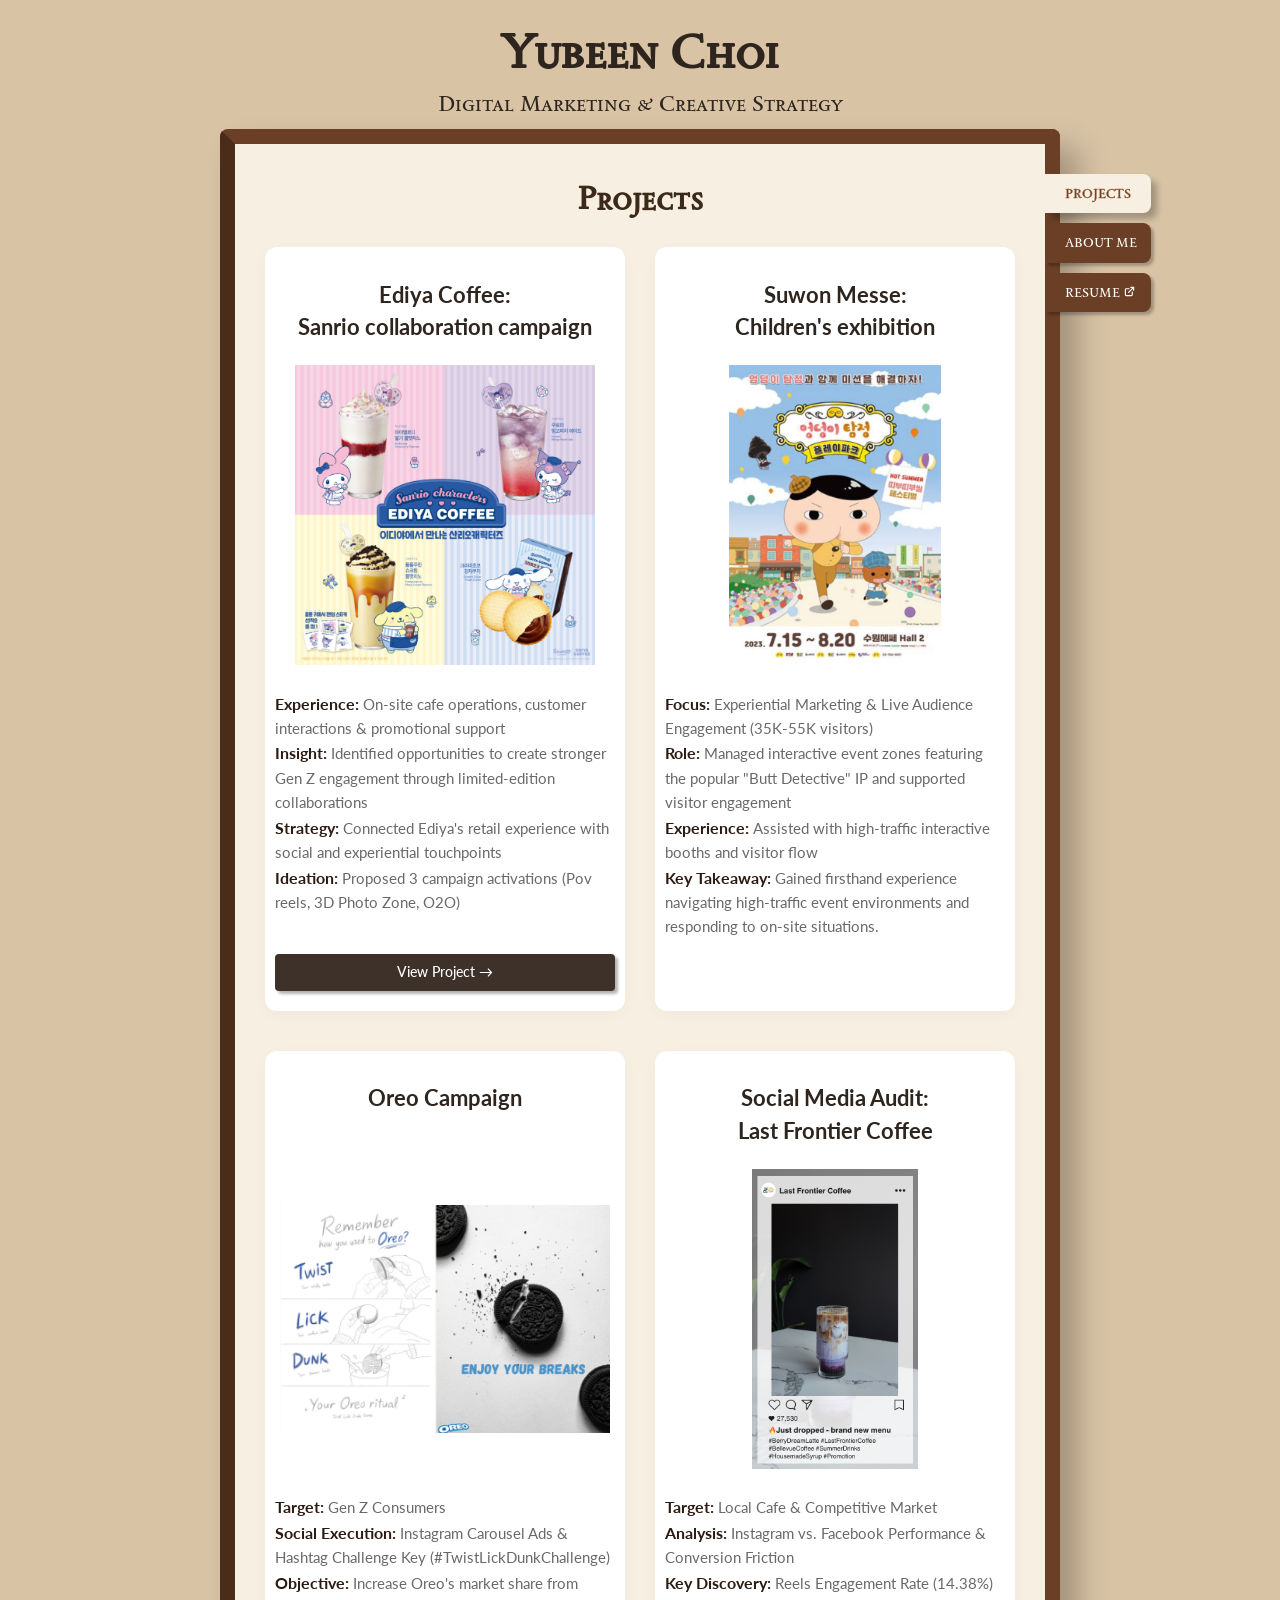
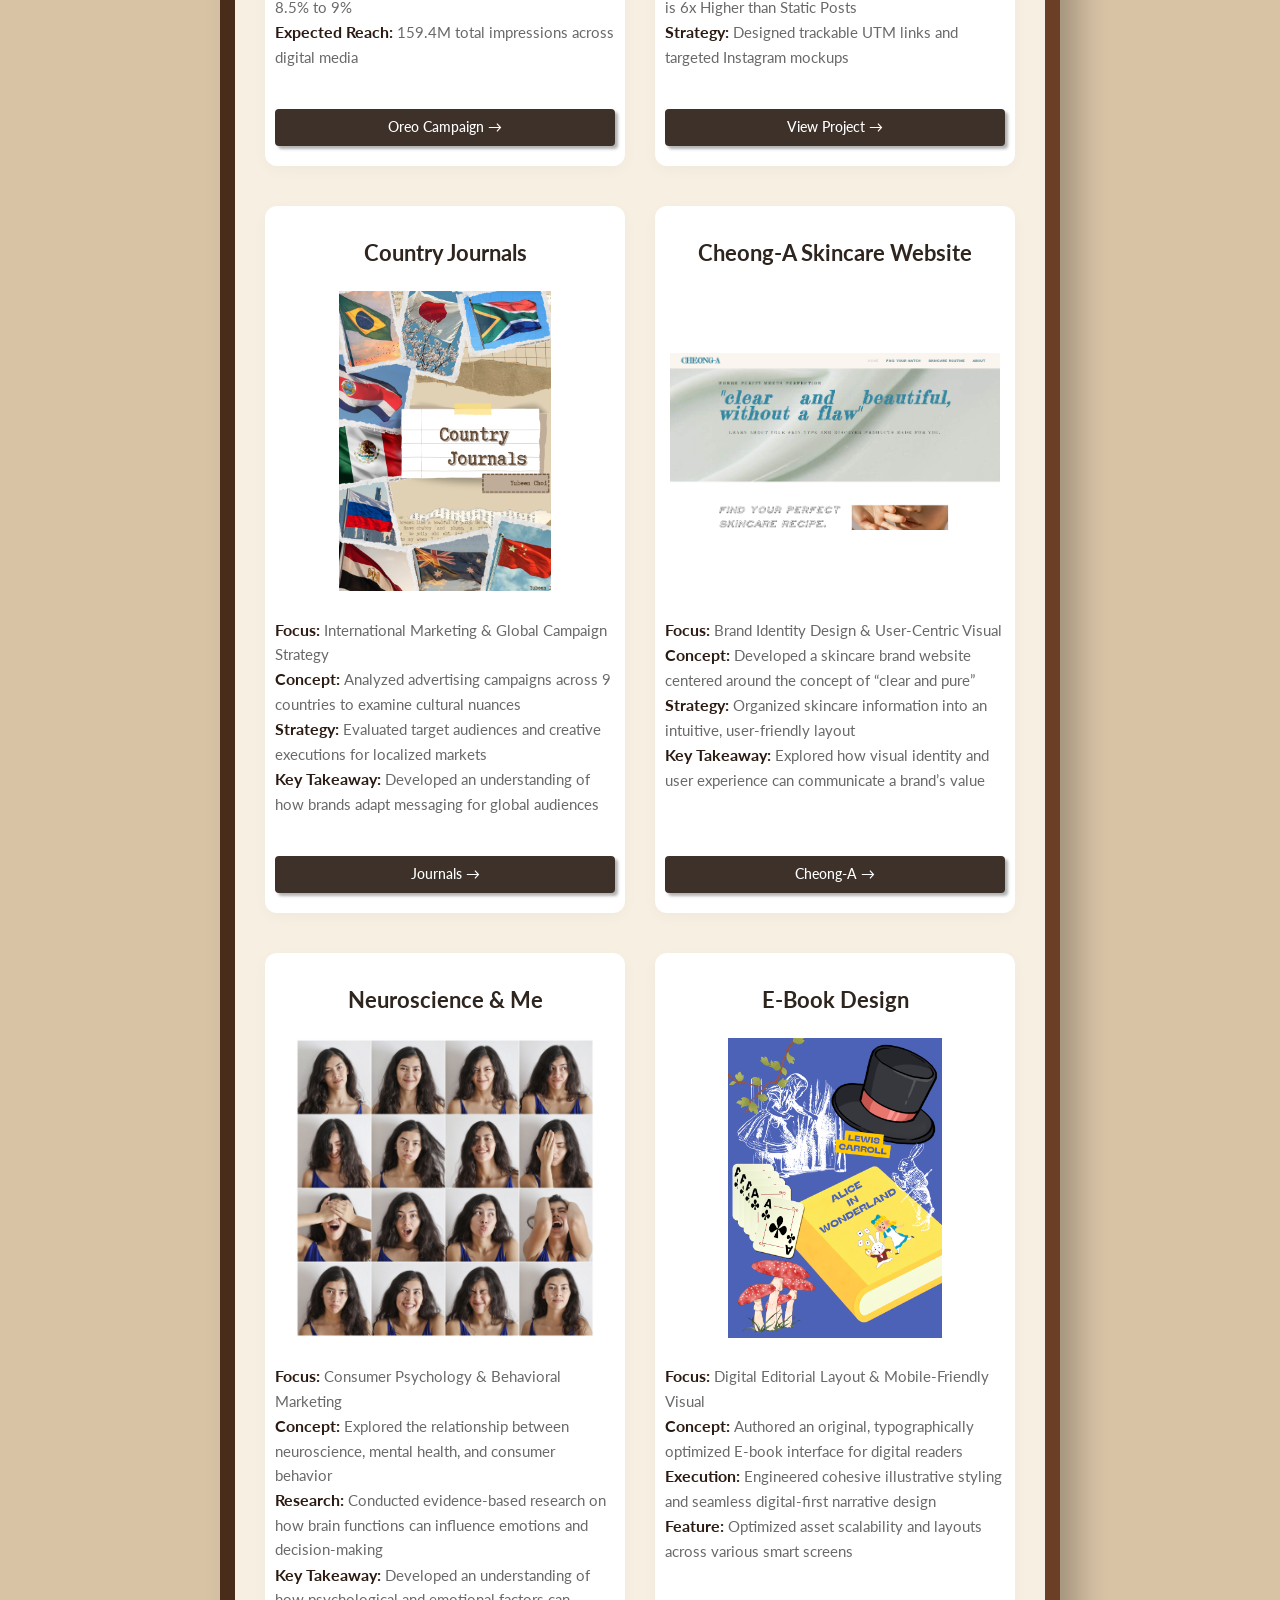
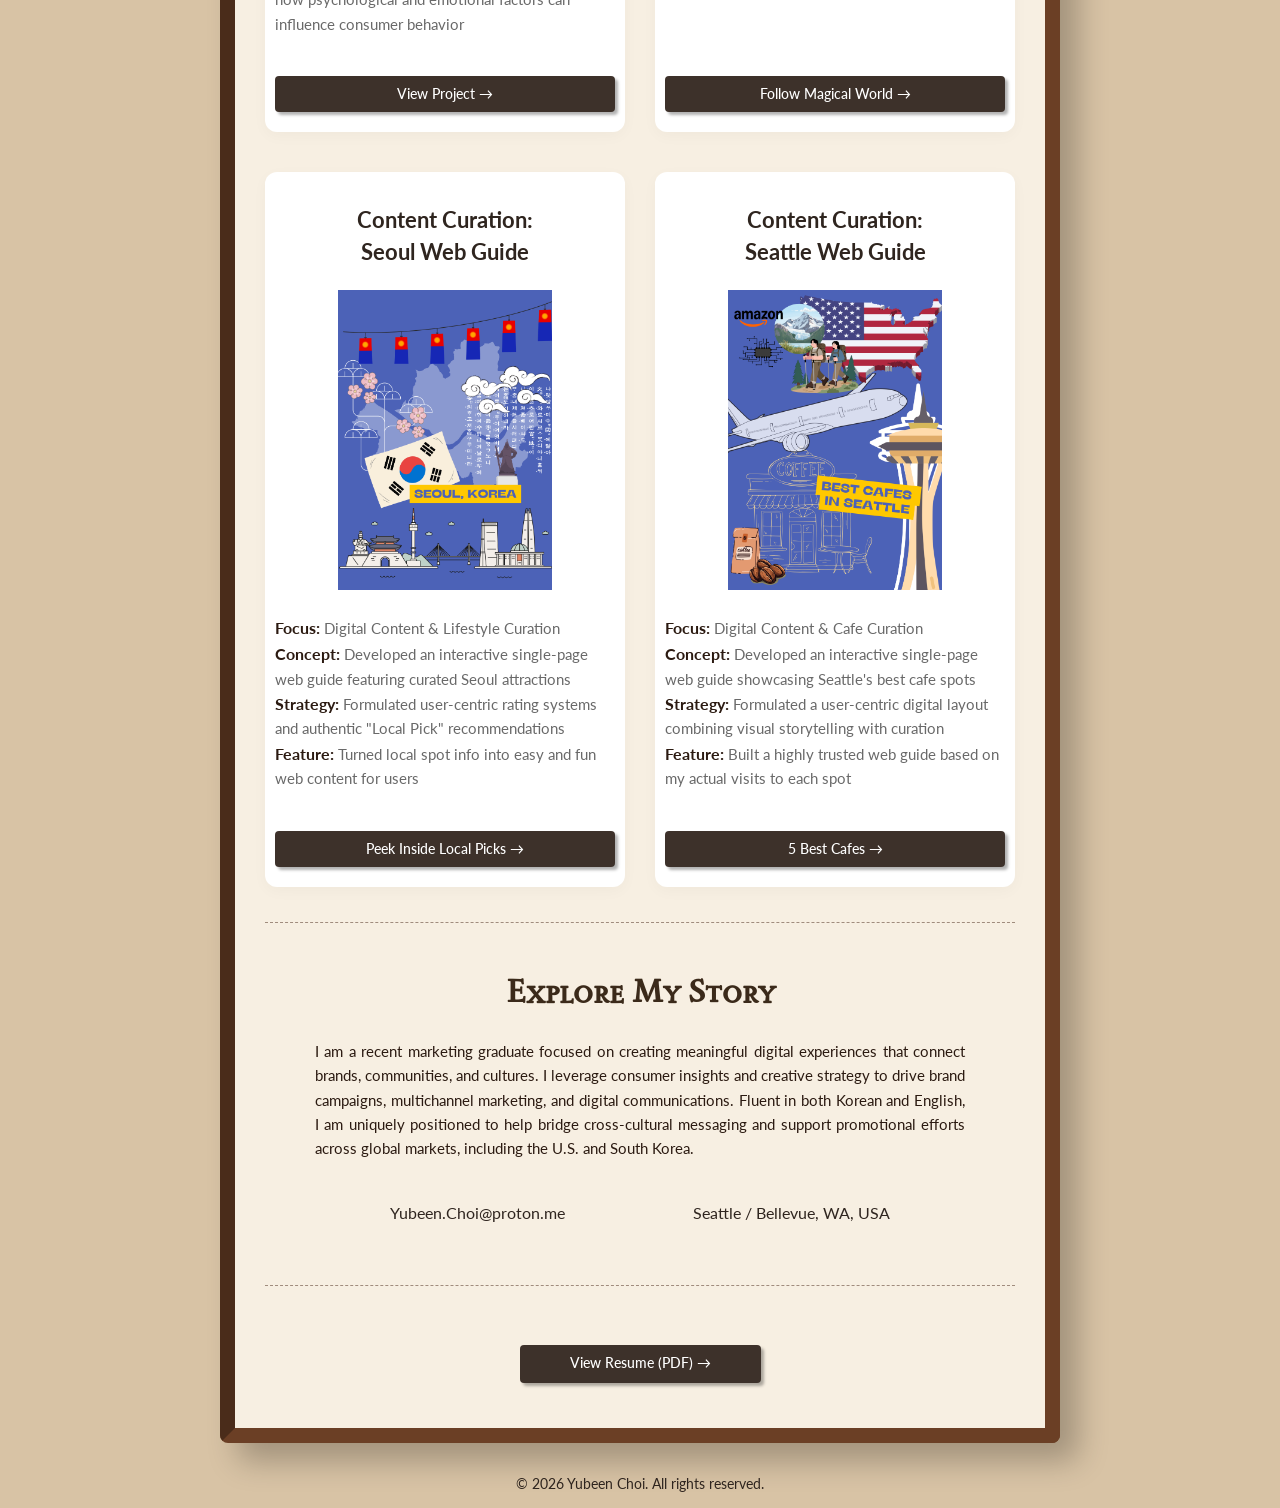
==== index.html @ a4eb3c23 "edited "about me"" ====
<!doctype html>
<html lang="en">
    <head>
        <meta charset="UTF-8" />
        <title>Yubeen Choi - Portfolio</title>
        <!-- 파비콘  -->
        <link rel="apple-touch-icon" sizes="180x180" href="apple-touch-icon.png" />
        <link rel="icon" type="image/png" sizes="32x32" href="favicon-32x32.png" />
        <link rel="icon" type="image/png" sizes="16x16" href="favicon-16x16.png" />
        <link rel="manifest" href="site.webmanifest" />
        <!-- 파비콘 끝 -->
        <link rel="stylesheet" href="style.css" />
        <meta name="description" content="Yubeen Choi's portfolio" />
        <link rel="preconnect" href="https://fonts.googleapis.com" />
        <link rel="preconnect" href="https://fonts.gstatic.com" crossorigin />
        <link
            href="https://fonts.googleapis.com/css2?family=Lato:ital,wght@0,100;0,300;0,400;0,700;0,900;1,100;1,300;1,400;1,700;1,900&family=Sedan+SC&display=swap"
            rel="stylesheet" />
        <script>
            <!-- 이메일  -->
            document.addEventListener("DOMContentLoaded", () => {
                const t = "",
                    d = "proton.me",
                    u1 = "Yubeen.",
                    u2 = "Choi";
                const target = document.getElementById("em-line");
                target.textContent = `${t}${u1}${u2}@${d}`;
            });
        </script>
        <!-- 이메일 끝  -->
        <!-- 탭 플로팅 -->
        <script>
            document.addEventListener("DOMContentLoaded", () => {
                const tabs = document.querySelectorAll(".book-tabs a:not(:last-child)");
                const aboutSection = document.getElementById("about-section");

                // 1. [클릭 이벤트] 탭을 클릭했을 때 부드럽게 스크롤 이동
                tabs.forEach((tab) => {
                    tab.addEventListener("click", (e) => {
                        e.preventDefault(); // 기본 링크 기능 막기

                        const tabText = tab.textContent.trim().toUpperCase();

                        if (tabText === "PROJECTS") {
                            window.scrollTo({ top: 0, behavior: "smooth" });
                        } else if (tabText.includes("ABOUT")) {
                            if (aboutSection) {
                                const yOffset = -40; // 스크롤 멈췄을 때 답답하지 않게 살짝 위로 여백 주기
                                const y = aboutSection.getBoundingClientRect().top + window.pageYOffset + yOffset;
                                window.scrollTo({ top: y, behavior: "smooth" });
                            }
                        }
                    });
                });

                // 2. [스크롤 이벤트] 마우스 스크롤 위치를 감지해서 자동으로 불 켜기
                window.addEventListener("scroll", () => {
                    if (!aboutSection) return;

                    const aboutRect = aboutSection.getBoundingClientRect();
                    const isAboutVisible = aboutRect.top <= window.innerHeight / 3;
                    const isPageAtBottom = window.innerHeight + window.scrollY >= document.documentElement.scrollHeight - 100;

                    tabs.forEach((tab) => {
                        const tabText = tab.textContent.trim().toUpperCase();

                        if (isAboutVisible || isPageAtBottom) {
                            // 스크롤이 점선 아래로 내려왔을 때 -> ABOUT ME 활성화
                            if (tabText.includes("ABOUT")) {
                                tab.classList.add("active");
                            } else {
                                tab.classList.remove("active");
                            }
                        } else {
                            // 스크롤이 맨 위 영역에 있을 때 -> PROJECTS 활성화
                            if (tabText === "PROJECTS") {
                                tab.classList.add("active");
                            } else {
                                tab.classList.remove("active");
                            }
                        }
                    });
                });
            });
        </script>
        <!-- 탭 플로팅 끝 -->
    </head>

    <body class="portfolio">
        <h1>Yubeen Choi</h1>
        <p class="undername">Digital Marketing &amp; Creative Strategy</p>
        <main class="bookframe">
            <div id="projects"></div>
            <nav class="book-tabs">
                <a href="#projects" class="active">PROJECTS</a>
                <a href="#aboutme">ABOUT ME</a>
                <a href="yubeen_choi_resume.pdf" target="_blank" rel="noopener noreferrer" class="ext-link">RESUME</a>
            </nav>
            <h2>Projects</h2>
            <!-- 여기서부터 실제로 보여지는 페이지 -->
            <div class="project-box">
                <!-- 1 이디야 커피 -->
                <article class="project-card">
                    <h3>
                        Ediya Coffee: <br />
                        Sanrio collaboration campaign
                    </h3>
                    <img src="ediya%20pic1.png" alt="Promotional poster for Ediya Coffee's national Sanrio characters" />
                    <p>
                        <strong>Experience: </strong> On-site cafe operations, customer interactions &amp; promotional support <br />
                        <strong>Insight: </strong> Identified opportunities to create stronger Gen Z engagement through limited-edition collaborations <br />
                        <strong>Strategy: </strong>Connected Ediya's retail experience with social and experiential touchpoints <br />
                        <strong>Ideation: </strong> Proposed 3 campaign activations (Pov reels, 3D Photo Zone, O2O)
                    </p>
                    <a href="ediya.pdf" class="button" target="_blank">View Project &rarr;</a>
                </article>

                <!-- 2 수원메쎄 -->
                <article class="project-card">
                    <h3>
                        Suwon Messe: <br />
                        Children's exhibition
                    </h3>
                    <img src="suwon%20pic.png" alt="Official event poster for the Butt Detective Play Park exhibition held at Suwon Messe" />
                    <p>
                        <strong>Focus: </strong> Experiential Marketing &amp; Live Audience Engagement (35K-55K visitors) <br />
                        <strong>Role: </strong>Managed interactive event zones featuring the popular "Butt Detective" IP and supported visitor engagement <br />
                        <strong>Experience: </strong> Assisted with high-traffic interactive booths and visitor flow
                        <br />
                        <strong>Key Takeaway: </strong> Gained firsthand experience navigating high-traffic event environments and responding to on-site
                        situations.
                    </p>
                </article>

                <!-- 3 오레오 캠페인 -->
                <article class="project-card">
                    <h3>Oreo Campaign<br /><br /></h3>
                    <img src="Oreo%20mockup.png" alt="Oreo Campaign Poster Mockups" />

                    <p>
                        <strong>Target: </strong> Gen Z Consumers <br />
                        <strong> Social Execution:</strong> Instagram Carousel Ads &amp; Hashtag Challenge Key (#TwistLickDunkChallenge)<br />

                        <strong>Objective: </strong> Increase Oreo's market share from 8.5% to 9% <br />
                        <strong>Expected Reach: </strong> 159.4M total impressions across digital media
                    </p>
                    <a href="Oreo%20campaign.pdf" class="button" target="_blank">Oreo Campaign &rarr;</a>
                </article>

                <!-- 4 소셜 미디어 어딧 -->
                <article class="project-card">
                    <h3>
                        Social Media Audit:<br />
                        Last Frontier Coffee
                    </h3>
                    <img src="last%20frontier.png" alt="Last Frontier Coffee Logo" />

                    <p>
                        <strong>Target: </strong> Local Cafe &amp; Competitive Market <br />
                        <strong>Analysis: </strong> Instagram vs. Facebook Performance &amp; Conversion Friction <br />
                        <strong>Key Discovery: </strong> Reels Engagement Rate (14.38%) is 6x Higher than Static Posts
                        <br />
                        <strong>Strategy: </strong> Designed trackable UTM links and targeted Instagram mockups
                    </p>
                    <a href="Social%20Media%20Audit2%20_Yubeen.pdf" class="button" target="_blank">View Project &rarr;</a>
                </article>

                <!-- 5 9개국 캠페인 조사 문서 -->
                <article class="project-card">
                    <h3>Country Journals</h3>
                    <img src="Journals%20pic.png" alt="Journal cover decorated with flags from around the world" />

                    <p>
                        <strong>Focus: </strong>International Marketing &amp; Global Campaign Strategy <br />
                        <strong>Concept: </strong> Analyzed advertising campaigns across 9 countries to examine cultural nuances <br />
                        <strong>Strategy: </strong> Evaluated target audiences and creative executions for localized markets <br />
                        <strong>Key Takeaway: </strong> Developed an understanding of how brands adapt messaging for global audiences
                    </p>
                    <a href="Journals.pdf" class="button" target="_blank">Journals &rarr;</a>
                </article>

                <!-- 6 청아 웹사이트 -->
                <article class="project-card">
                    <h3>Cheong-A Skincare Website</h3>
                    <img src="cheongA.png" alt="Cheong-A Website Screenshot" />

                    <p>
                        <strong>Focus: </strong> Brand Identity Design &amp; User-Centric Visual <br />
                        <strong>Concept:</strong> Developed a skincare brand website centered around the concept of “clear and pure”<br />
                        <strong>Strategy: </strong>Organized skincare information into an intuitive, user-friendly layout <br />
                        <strong>Key Takeaway: </strong>
                        Explored how visual identity and user experience can communicate a brand’s value
                    </p>
                    <a href="https://cheonga.weebly.com" class="button" target="_blank">Cheong-A &rarr;</a>
                </article>

                <!-- 7 심리마케팅 문서 -->
                <article class="project-card">
                    <h3>Neuroscience &amp; Me</h3>
                    <img src="Neuroscience%20.jpg" alt="A collage featuring a woman displaying various emotions against a white backdrop." />

                    <p>
                        <strong>Focus: </strong>Consumer Psychology &amp; Behavioral Marketing <br />
                        <strong>Concept: </strong>Explored the relationship between neuroscience, mental health, and consumer behavior <br />
                        <strong>Research: </strong>Conducted evidence-based research on how brain functions can influence emotions and decision-making<br />
                        <strong>Key Takeaway: </strong> Developed an understanding of how psychological and emotional factors can influence consumer behavior
                    </p>
                    <a href="PSYC%20Portfolio_Yubeen%20Choi.pdf" class="button" target="_blank">View Project &rarr; </a>
                </article>

                <!-- 8 Project 2 -->
                <article class="project-card">
                    <h3>E-Book Design</h3>
                    <img src="project4.png" alt="Image representing the project 4" />
                    <p>
                        <strong>Focus: </strong>Digital Editorial Layout &amp; Mobile-Friendly Visual <br />
                        <strong>Concept: </strong> Authored an original, typographically optimized E-book interface for digital readers <br />
                        <strong>Execution: </strong> Engineered cohesive illustrative styling and seamless digital-first narrative design <br />
                        <strong>Feature: </strong> Optimized asset scalability and layouts across various smart screens
                    </p>
                    <a class="button" href="Project4/index.html" target="_blank">Follow Magical World &rarr;</a>
                </article>

                <!-- 9 Project 3 -->
                <article class="project-card">
                    <h3>
                        Content Curation: <br />
                        Seoul Web Guide
                    </h3>
                    <img src="project3.png" alt="Image representing the project 3" />
                    <p>
                        <strong>Focus: </strong> Digital Content &amp; Lifestyle Curation <br />
                        <strong>Concept: </strong> Developed an interactive single-page web guide featuring curated Seoul attractions <br />
                        <strong>Strategy: </strong> Formulated user-centric rating systems and authentic "Local Pick" recommendations
                        <strong>Feature: </strong>Turned local spot info into easy and fun web content for users
                    </p>
                    <a class="button" href="project3/index.html" target="_blank">Peek Inside Local Picks &rarr;</a>
                </article>

                <!-- 10 Project 4 (마지막 1개) -->
                <article class="project-card">
                    <h3>
                        Content Curation: <br />
                        Seattle Web Guide
                    </h3>
                    <img src="project2.png" alt="Image representing the project 2" />
                    <p>
                        <strong>Focus: </strong> Digital Content &amp; Cafe Curation <br />
                        <strong>Concept: </strong> Developed an interactive single-page web guide showcasing Seattle's best cafe spots
                        <strong>Strategy: </strong>Formulated a user-centric digital layout combining visual storytelling with curation
                        <strong>Feature: </strong>Built a highly trusted web guide based on my actual visits to each spot
                    </p>
                    <a class="button" href="project2/index.html" target="_blank">5 Best Cafes &rarr;</a>
                </article>
            </div>

            <!-- 점선 분리선  -->
            <div id="aboutme"></div>
            <div class="dashed-line" id="about-section"></div>
            <br />
            <h2>Explore My Story</h2>
            <br />
            <div class="book-content">
                <section class="page">
                    <p class="intro-text">
                        I am a recent marketing graduate focused on creating meaningful digital experiences that connect brands, communities, and cultures. I
                        leverage consumer insights and creative strategy to drive brand campaigns, multichannel marketing, and digital communications. Fluent in
                        both Korean and English, I am uniquely positioned to help bridge cross-cultural messaging and support promotional efforts across global
                        markets, including the U.S. and South Korea.
                    </p>

                    <div class="contact-line">
                        <span id="em-line"></span>
                        <span>Seattle / Bellevue, WA, USA</span>
                    </div>
                    <div class="dashed-line"></div>
                    <br />
                    <p class="intro-button">
                        <a class="button" href="yubeen_choi_resume.pdf" target="_blank">View Resume (PDF) &rarr;</a>
                    </p>
                </section>
            </div>
        </main>

        <!-- copyright -->
        <footer>
            <p>&copy; 2026 Yubeen Choi. All rights reserved.</p>
        </footer>
    </body>
</html>
---- style.css ----
body {
    margin: 0;
    font-family: "Lato", sans-serif;
    background-color: #d8c3a5;
    color: #2f251f;
    line-height: 1.5;
}

.undername {
    font-family: "Sedan SC", serif;
    font-size: 1.35rem;
    text-align: center;
    margin: 0 0 10px 0;
}

h1 {
    font-family: "Sedan SC", serif;
    text-align: center;
    font-size: 3rem;
    margin: 15px 0 0 0;
}

h2 {
    text-align: center;
    margin: auto;
    font-size: 2rem;
    font-family: "Sedan SC", serif;
    color: #3b2a1a;
}

/* 옆에 탭 디자인 */
/* 우측 내비게이션 탭 (원래 디자인 유지 + 둥둥 기능 추가)*/
.book-tabs {
    font-family: "Sedan SC", serif;
    font-size: 1rem;
    position: sticky;
    top: 0;
    height: 0;
    overflow: visible;
    margin-left: calc(100% + 30px);
    width: max-content;
    display: flex;
    flex-direction: column;
    gap: 10px;
    z-index: 1000;
}

/* 원래 예뻤던 버튼 디자인 강제 고정 및 hover 효과 */
.book-tabs a,
.book-tabs a:visited,
.book-tabs a:link {
    display: block;
    background-color: #6b3f25 !important; /* 원래의 밝은 베이지/화이트 배경 */
    color: white !important; /* 원래의 다크 브라운 글자색 */
    text-decoration: none !important; /* 밑줄 절대 금지 */
    border-radius: 0 8px 8px 0 !important; /* 오른쪽만 둥글게 */
    font-weight: normal !important;
    text-align: left;
    box-shadow: 3px 3px 3px rgba(0, 0, 0, 0.25);
    transition: all 0.3s ease;
    cursor: pointer;
    font-size: 13px;
    padding: 10px 14px 10px 20px;
    background: #6b3f25;
}

.book-tabs a:hover {
    background-color: #8a5433 !important;
    font-weight: bold;
    cursor: pointer;
}

.book-tabs a.active {
    background-color: #f7efe2 !important;
    color: #6b3f25 !important;
    font-weight: bold;
    -webkit-text-stroke: 0.4px #9a6542 !important;
    box-shadow: 6px 6px 6px rgba(0, 0, 0, 0.25);
}

/* 스크롤을 부드럽게 움직이게 하는 마법 코드 */
html {
    scroll-behavior: smooth;
}

/* Main book-frame area */
.bookframe {
    max-width: 750px;
    min-height: 620px;
    margin: 0 auto 30px auto;
    padding: 30px;
    background-color: #f7efe2;
    border: 15px solid #6b3f25;
    border-left: 15px solid #4a2c1a; /* 왼쪽 갈색 라인 음영 */
    border-radius: 8px;
    box-shadow: 18px 18px 30px rgba(0, 0, 0, 0.25);
    text-align: center;
    position: relative;
}
.bookframe strong {
    font-size: 25px;
    font-family: "Sedan SC", serif;
    color: #2b1a11;
    font-weight: 700;
}

/* projects page */
h3 {
    font-family: "Lato", sans-serif;
    font-size: 1.35rem;
}
.project-box /* 1. 프로젝트 상자들을 2개씩 나란히 정렬 (그리드 레이아웃) */ {
    display: grid;
    grid-template-columns: repeat(2, 1fr); /* 2열 구조 고정 */
    gap: 40px 30px;
    padding: 20px auto;
    align-items: start;
}
.project-card /* 3. 모든 프로젝트 카드 공통 스타일 (높이 맞춤 및 아늑한 연출) */ {
    display: flex;
    flex-direction: column;
    justify-content: space-between; /* 내용물이 달라도 하단 높이를 일정하게 정렬 */
    text-align: center;
    background: white; /* 카드 내부에 깔끔한 흰색 배경 추가 */
    margin: 25px 0 0 0;
    padding: 10px 10px 20px 10px;
    border-radius: 12px;
    box-shadow: 0 4px 15px rgba(0, 0, 0, 0.03);
    height: 100%; /* 카드 전체 높이 일치화 */
    box-sizing: border-box;
}
.project-card img /*  4. 이미지 크기 조절 (가운데 정렬 및 세로 높이 고정) */ {
    display: block;
    width: 330px; /* 가로 크기 고정 */
    height: 300px; /* 세로 높이를 300px로 똑같이 제한 */
    object-fit: contain; /* 원본 비율이 깨지지 않고 상자에 예쁘게 채워지도록 설정 */
    margin: 0 auto 10px auto; /* 정중앙 정렬 및 아래 글자와의 간격 */
}
.project-card p /*  6. 본문 설명 스타일 (가독성 향상) */ {
    font-size: 0.95rem;
    text-align: left;
    color: dimgrey;
    line-height: 1.6;
    margin-bottom: 15px;
    flex-grow: 1; /* 텍스트 양이 달라도 레이아웃이 유지되도록 밀어주기 */
}
.button /*  7. 하단 프로젝트 바로가기 버튼 스타일 */ {
    display: inline-block;
    padding: 8px 18px;
    background-color: #3d312a;
    color: white;
    text-decoration: none;
    border-radius: 4px;
    font-size: 0.85rem;
    font-weight: 500;
    box-shadow: 3px 3px 3px rgba(0, 0, 0, 0.3);
}
.button:hover {
    background-color: #5a4b41;
    cursor: pointer;
}
.project-card strong {
    font-family: "Lato", sans-serif;
    font-size: 1rem;
}

/* About page */
.dashed-line {
    border: none;
    border-top: 1px dashed #a08c7d; /* 부드러운 갈색 점선 */
    width: 100%;
    margin: 60px 0 20px 0;
}

.page h4 {
    font-size: 1.25rem;
    font-weight: 600;
    color: #2b1a11;
    margin-top: 35px;
    margin-bottom: 12px;
    padding-bottom: 6px;
    border-bottom: 2px solid #2b1a11; /* 단정하고 확실한 구분선 */
    text-transform: capitalize;
}
/* 첫 번째 타이틀의 상단 여백은 제거해서 라인 맞추기 */
.profile:first-of-type {
    margin-top: 0;
}
.page {
    text-align: left;
}
.intro-text {
    text-align: justify;
    font-size: 1.05rem;
    line-height: 1.75; /* 행간을 넓혀 가독성 향상 */
    color: #4a3525; /* 타이틀보다 부드러운 톤 */
    max-width: 650px; /* 좌우 폭을 제한해 시선 집중 */
    margin: 0 auto 40px auto;
}

.page p {
    font-size: 0.95rem;
    color: #2b1a11;
    line-height: 1.6;
}

.page ul {
    list-style-type: none; /* 기본 불릿 없애고 깔끔하게 처리 */
    padding-left: 0;
    margin-top: 8px;
}
.page ul li {
    position: relative;
    padding-left: 15px; /* 맞춤 불릿이 들어갈 공간 */
    margin-bottom: 14px; /* 리스트 항목 간의 여백 */
    font-size: 0.95rem;
    line-height: 1.5;
    color: #2b1a11;
}

/* 둥근 브라운 불릿 직접 구현 */
.page ul li::before {
    content: "•";
    position: absolute;
    left: 0;
    top: -1px;
    color: #2b1a11;
    font-size: 1.1rem;
}

/* 학력 및 경력 부연 설명 (small 태그) */
.page ul li small {
    display: block;
    font-size: 0.85rem;
    color: #7a6555; /* 서브 텍스트는 약간 연한 갈색 */
    margin-top: 4px;
}

/* 포트폴리오 'view more' 링크 */
.view-more-btn {
    display: inline-block;
    border: 1px solid #7d6c60; /* 연한 브라운 테두리 선 */
    background-color: white;
    font-size: 0.8rem;
    color: #7a6555;
    border-radius: 4px;
    padding: 3px 10px; /* 버튼 안쪽 여백 */
    text-decoration: none;
    margin-left: 8px;
    transition: color 0.2s ease;
}

.view-more-btn:hover {
    background-color: #5a4b41;
    color: white;
}

/* footer section */
footer {
    text-align: center;
    font-size: 14px;
}

.ext-link::after {
    content: "";
    display: inline-block;
    width: 11px;
    height: 11px;
    margin-left: 4px;
    background-color: currentColor;
    -webkit-mask: url("data:image/svg+xml,%3Csvg xmlns='http://www.w3.org/2000/svg' viewBox='0 0 24 24' fill='none' stroke='currentColor' stroke-width='2.5' stroke-linecap='round' stroke-linejoin='round'%3E%3Cpath d='M18 13v6a2 2 0 0 1-2 2H5a2 2 0 0 1-2-2V8a2 2 0 0 1 2-2h6'%3E%3C/path%3E%3Cpolyline points='15 3 21 3 21 9'%3E%3C/polyline%3E%3Cline x1='10' y1='14' x2='21' y2='3'%3E%3C/line%3E%3C/svg%3E")
        no-repeat center;
    mask: url("data:image/svg+xml,%3Csvg xmlns='http://www.w3.org/2000/svg' viewBox='0 0 24 24' fill='none' stroke='currentColor' stroke-width='2.5' stroke-linecap='round' stroke-linejoin='round'%3E%3Cpath d='M18 13v6a2 2 0 0 1-2 2H5a2 2 0 0 1-2-2V8a2 2 0 0 1 2-2h6'%3E%3C/path%3E%3Cpolyline points='15 3 21 3 21 9'%3E%3C/polyline%3E%3Cline x1='10' y1='14' x2='21' y2='3'%3E%3C/line%3E%3C/svg%3E")
        no-repeat center;
    -webkit-mask-size: contain;
    mask-size: contain;
}

.contact-line {
    display: flex;
    justify-content: space-between;
    align-items: center;
    max-width: 500px; /* Controls how far apart they can go */
    margin: 0 auto; /* Centers the block on the page */
    width: 100%;
}

.intro-button {
    display: flex;
    justify-content: center;
    width: 100%;
}

.intro-button .button {
    text-align: center;
    padding-left: 50px;
    padding-right: 50px;
}
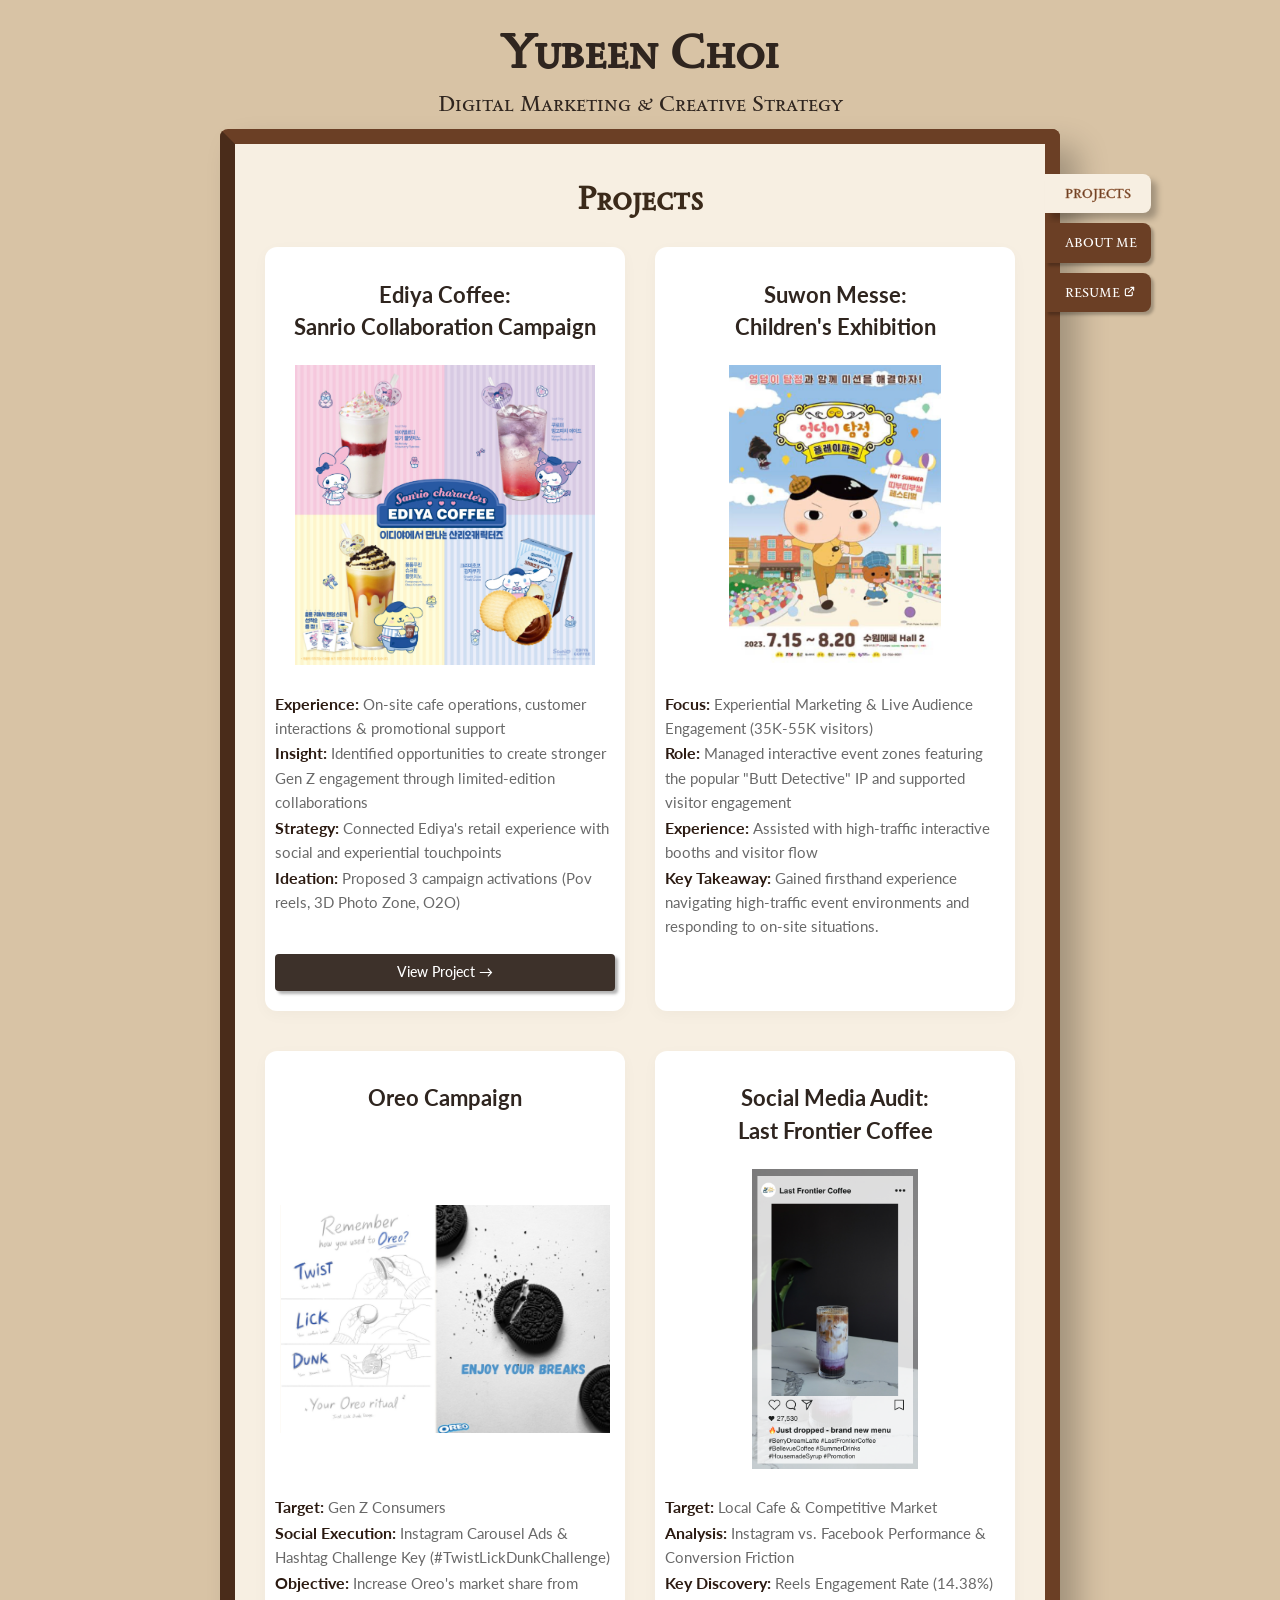
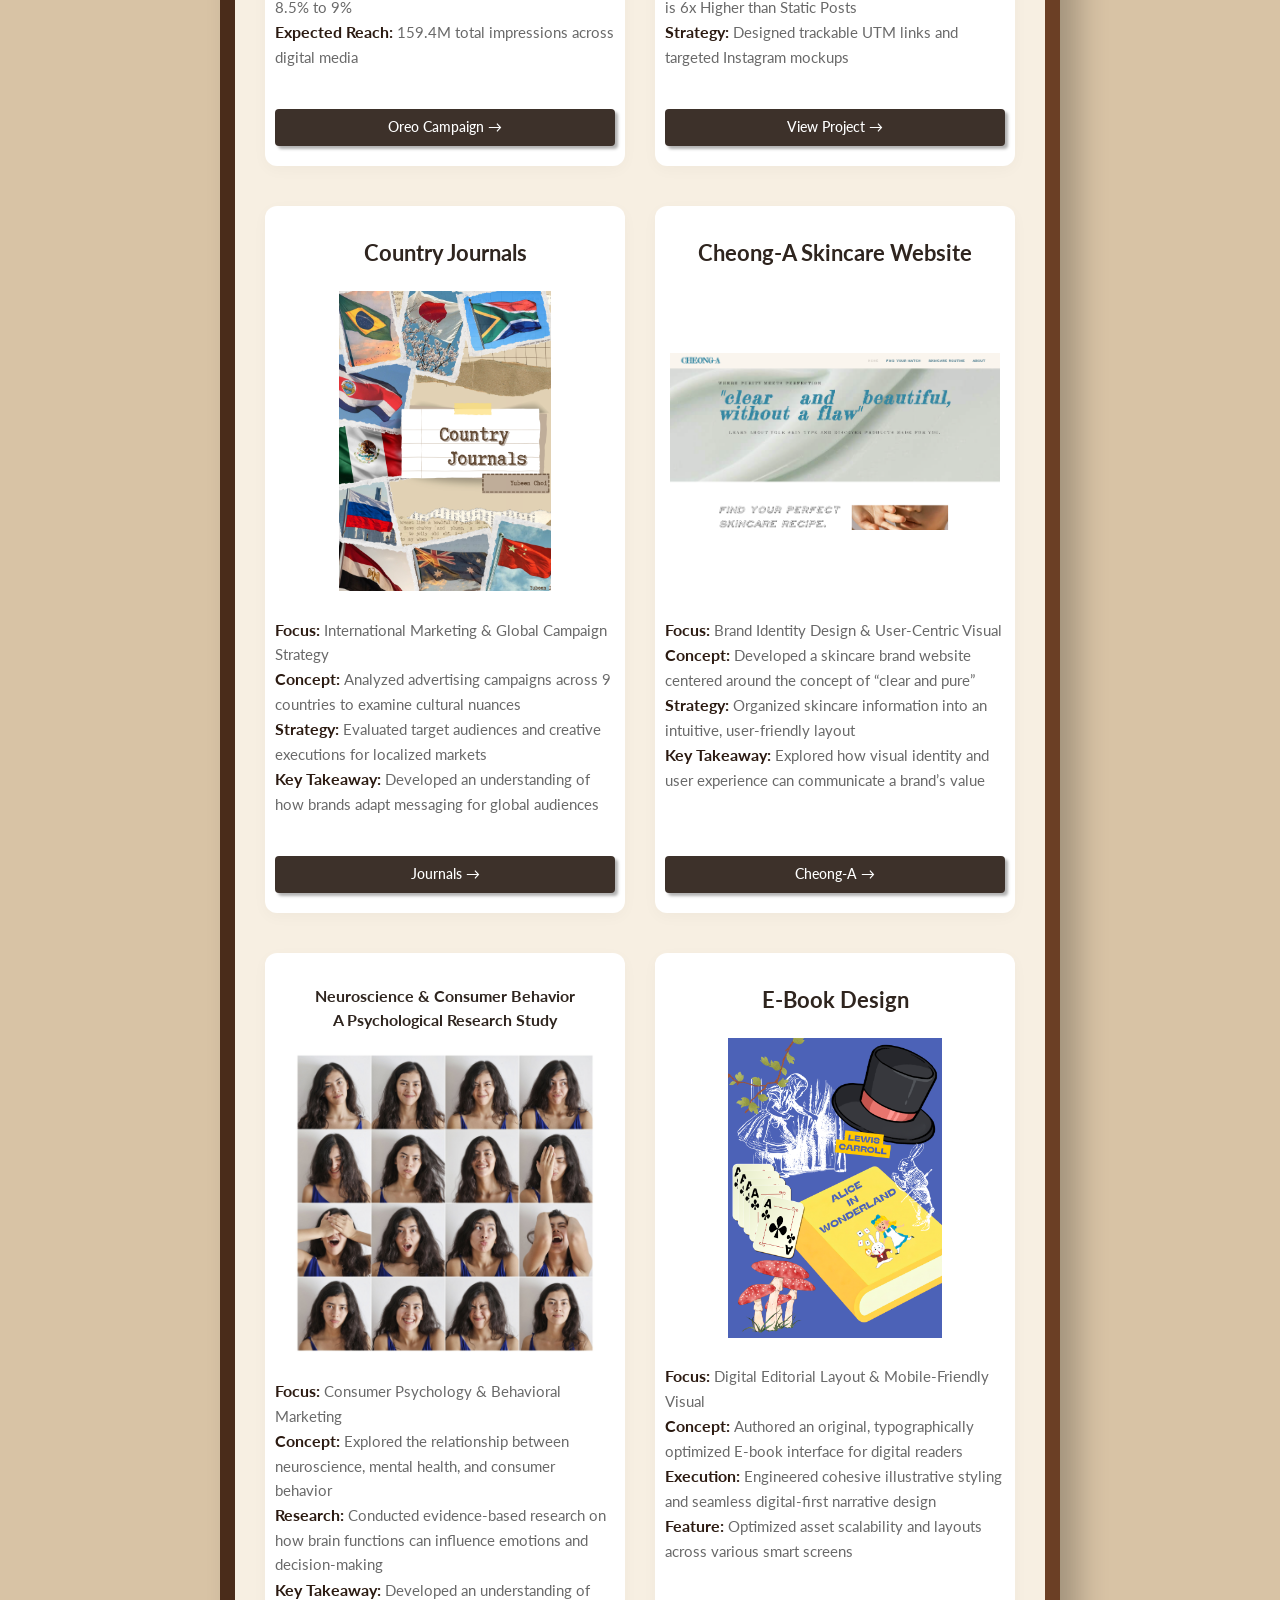
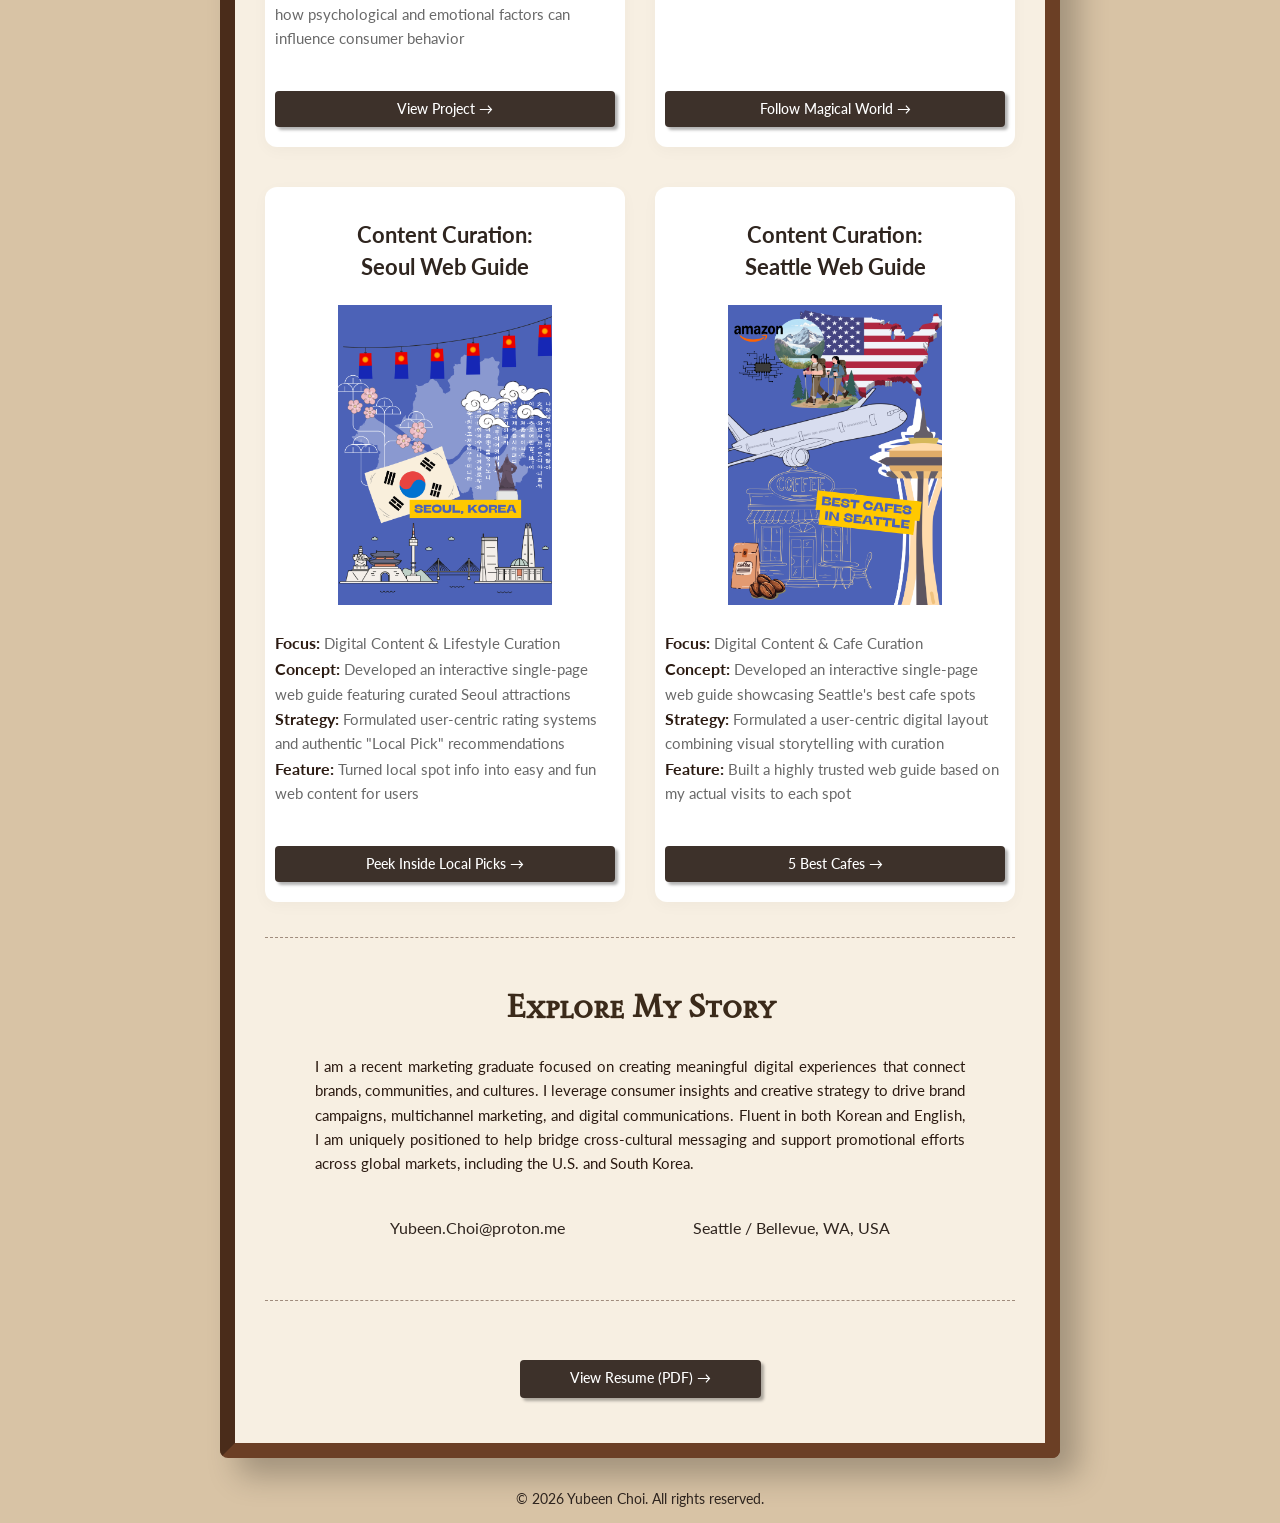
==== commit 83ec9d2c: "소문자, pdf" ====
--- a/index.html
+++ b/index.html
@@ -94,7 +94,7 @@
             <nav class="book-tabs">
                 <a href="#projects" class="active">PROJECTS</a>
                 <a href="#aboutme">ABOUT ME</a>
-                <a href="yubeen_choi_resume.pdf" target="_blank" rel="noopener noreferrer" class="ext-link">RESUME</a>
+                <a href="yubeen_choi_resume_web.pdf" target="_blank" rel="noopener noreferrer" class="ext-link">RESUME</a>
             </nav>
             <h2>Projects</h2>
             <!-- 여기서부터 실제로 보여지는 페이지 -->
@@ -103,25 +103,25 @@
                 <article class="project-card">
                     <h3>
                         Ediya Coffee: <br />
-                        Sanrio collaboration campaign
-                    </h3>
-                    <img src="ediya%20pic1.png" alt="Promotional poster for Ediya Coffee's national Sanrio characters" />
+                        Sanrio Collaboration Campaign
+                    </h3>
+                    <img src="ediya_pic_1.png" alt="Promotional poster for Ediya Coffee's national Sanrio characters" />
                     <p>
                         <strong>Experience: </strong> On-site cafe operations, customer interactions &amp; promotional support <br />
                         <strong>Insight: </strong> Identified opportunities to create stronger Gen Z engagement through limited-edition collaborations <br />
                         <strong>Strategy: </strong>Connected Ediya's retail experience with social and experiential touchpoints <br />
                         <strong>Ideation: </strong> Proposed 3 campaign activations (Pov reels, 3D Photo Zone, O2O)
                     </p>
-                    <a href="ediya.pdf" class="button" target="_blank">View Project &rarr;</a>
+                    <a href="ediya_campaign.pdf" class="button" target="_blank">View Project &rarr;</a>
                 </article>
 
                 <!-- 2 수원메쎄 -->
                 <article class="project-card">
                     <h3>
                         Suwon Messe: <br />
-                        Children's exhibition
-                    </h3>
-                    <img src="suwon%20pic.png" alt="Official event poster for the Butt Detective Play Park exhibition held at Suwon Messe" />
+                        Children's Exhibition
+                    </h3>
+                    <img src="suwon_pic.png" alt="Official event poster for the Butt Detective Play Park exhibition held at Suwon Messe" />
                     <p>
                         <strong>Focus: </strong> Experiential Marketing &amp; Live Audience Engagement (35K-55K visitors) <br />
                         <strong>Role: </strong>Managed interactive event zones featuring the popular "Butt Detective" IP and supported visitor engagement <br />
@@ -135,7 +135,7 @@
                 <!-- 3 오레오 캠페인 -->
                 <article class="project-card">
                     <h3>Oreo Campaign<br /><br /></h3>
-                    <img src="Oreo%20mockup.png" alt="Oreo Campaign Poster Mockups" />
+                    <img src="oreo_mockup.png" alt="Oreo Campaign Poster Mockups" />
 
                     <p>
                         <strong>Target: </strong> Gen Z Consumers <br />
@@ -144,7 +144,7 @@
                         <strong>Objective: </strong> Increase Oreo's market share from 8.5% to 9% <br />
                         <strong>Expected Reach: </strong> 159.4M total impressions across digital media
                     </p>
-                    <a href="Oreo%20campaign.pdf" class="button" target="_blank">Oreo Campaign &rarr;</a>
+                    <a href="oreo_campaign.pdf" class="button" target="_blank">Oreo Campaign &rarr;</a>
                 </article>
 
                 <!-- 4 소셜 미디어 어딧 -->
@@ -153,7 +153,7 @@
                         Social Media Audit:<br />
                         Last Frontier Coffee
                     </h3>
-                    <img src="last%20frontier.png" alt="Last Frontier Coffee Logo" />
+                    <img src="last_frontier.png" alt="Last Frontier Coffee Logo" />
 
                     <p>
                         <strong>Target: </strong> Local Cafe &amp; Competitive Market <br />
@@ -162,13 +162,13 @@
                         <br />
                         <strong>Strategy: </strong> Designed trackable UTM links and targeted Instagram mockups
                     </p>
-                    <a href="Social%20Media%20Audit2%20_Yubeen.pdf" class="button" target="_blank">View Project &rarr;</a>
+                    <a href="social_media_audit.pdf" class="button" target="_blank">View Project &rarr;</a>
                 </article>
 
                 <!-- 5 9개국 캠페인 조사 문서 -->
                 <article class="project-card">
                     <h3>Country Journals</h3>
-                    <img src="Journals%20pic.png" alt="Journal cover decorated with flags from around the world" />
+                    <img src="journals_pic.png" alt="Journal cover decorated with flags from around the world" />
 
                     <p>
                         <strong>Focus: </strong>International Marketing &amp; Global Campaign Strategy <br />
@@ -176,13 +176,13 @@
                         <strong>Strategy: </strong> Evaluated target audiences and creative executions for localized markets <br />
                         <strong>Key Takeaway: </strong> Developed an understanding of how brands adapt messaging for global audiences
                     </p>
-                    <a href="Journals.pdf" class="button" target="_blank">Journals &rarr;</a>
+                    <a href="country_journals.pdf" class="button" target="_blank">Journals &rarr;</a>
                 </article>
 
                 <!-- 6 청아 웹사이트 -->
                 <article class="project-card">
                     <h3>Cheong-A Skincare Website</h3>
-                    <img src="cheongA.png" alt="Cheong-A Website Screenshot" />
+                    <img src="cheong_a.png" alt="Cheong-A Website Screenshot" />
 
                     <p>
                         <strong>Focus: </strong> Brand Identity Design &amp; User-Centric Visual <br />
@@ -196,8 +196,8 @@
 
                 <!-- 7 심리마케팅 문서 -->
                 <article class="project-card">
-                    <h3>Neuroscience &amp; Me</h3>
-                    <img src="Neuroscience%20.jpg" alt="A collage featuring a woman displaying various emotions against a white backdrop." />
+                    <h4>Neuroscience &amp; Consumer Behavior <br/> A Psychological Research Study</h4>
+                    <img src="neuroscience.jpg" alt="A collage featuring a woman displaying various emotions against a white backdrop." />
 
                     <p>
                         <strong>Focus: </strong>Consumer Psychology &amp; Behavioral Marketing <br />
@@ -205,7 +205,7 @@
                         <strong>Research: </strong>Conducted evidence-based research on how brain functions can influence emotions and decision-making<br />
                         <strong>Key Takeaway: </strong> Developed an understanding of how psychological and emotional factors can influence consumer behavior
                     </p>
-                    <a href="PSYC%20Portfolio_Yubeen%20Choi.pdf" class="button" target="_blank">View Project &rarr; </a>
+                    <a href="neuroscience_&_consumer_behavior.pdf" class="button" target="_blank">View Project &rarr; </a>
                 </article>
 
                 <!-- 8 Project 2 -->
@@ -218,7 +218,7 @@
                         <strong>Execution: </strong> Engineered cohesive illustrative styling and seamless digital-first narrative design <br />
                         <strong>Feature: </strong> Optimized asset scalability and layouts across various smart screens
                     </p>
-                    <a class="button" href="Project4/index.html" target="_blank">Follow Magical World &rarr;</a>
+                    <a class="button" href="project4/index.html" target="_blank">Follow Magical World &rarr;</a>
                 </article>
 
                 <!-- 9 Project 3 -->
@@ -276,7 +276,7 @@
                     <div class="dashed-line"></div>
                     <br />
                     <p class="intro-button">
-                        <a class="button" href="yubeen_choi_resume.pdf" target="_blank">View Resume (PDF) &rarr;</a>
+                        <a class="button" href="yubeen_choi_resume_web.pdf" target="_blank">View Resume (PDF) &rarr;</a>
                     </p>
                 </section>
             </div>
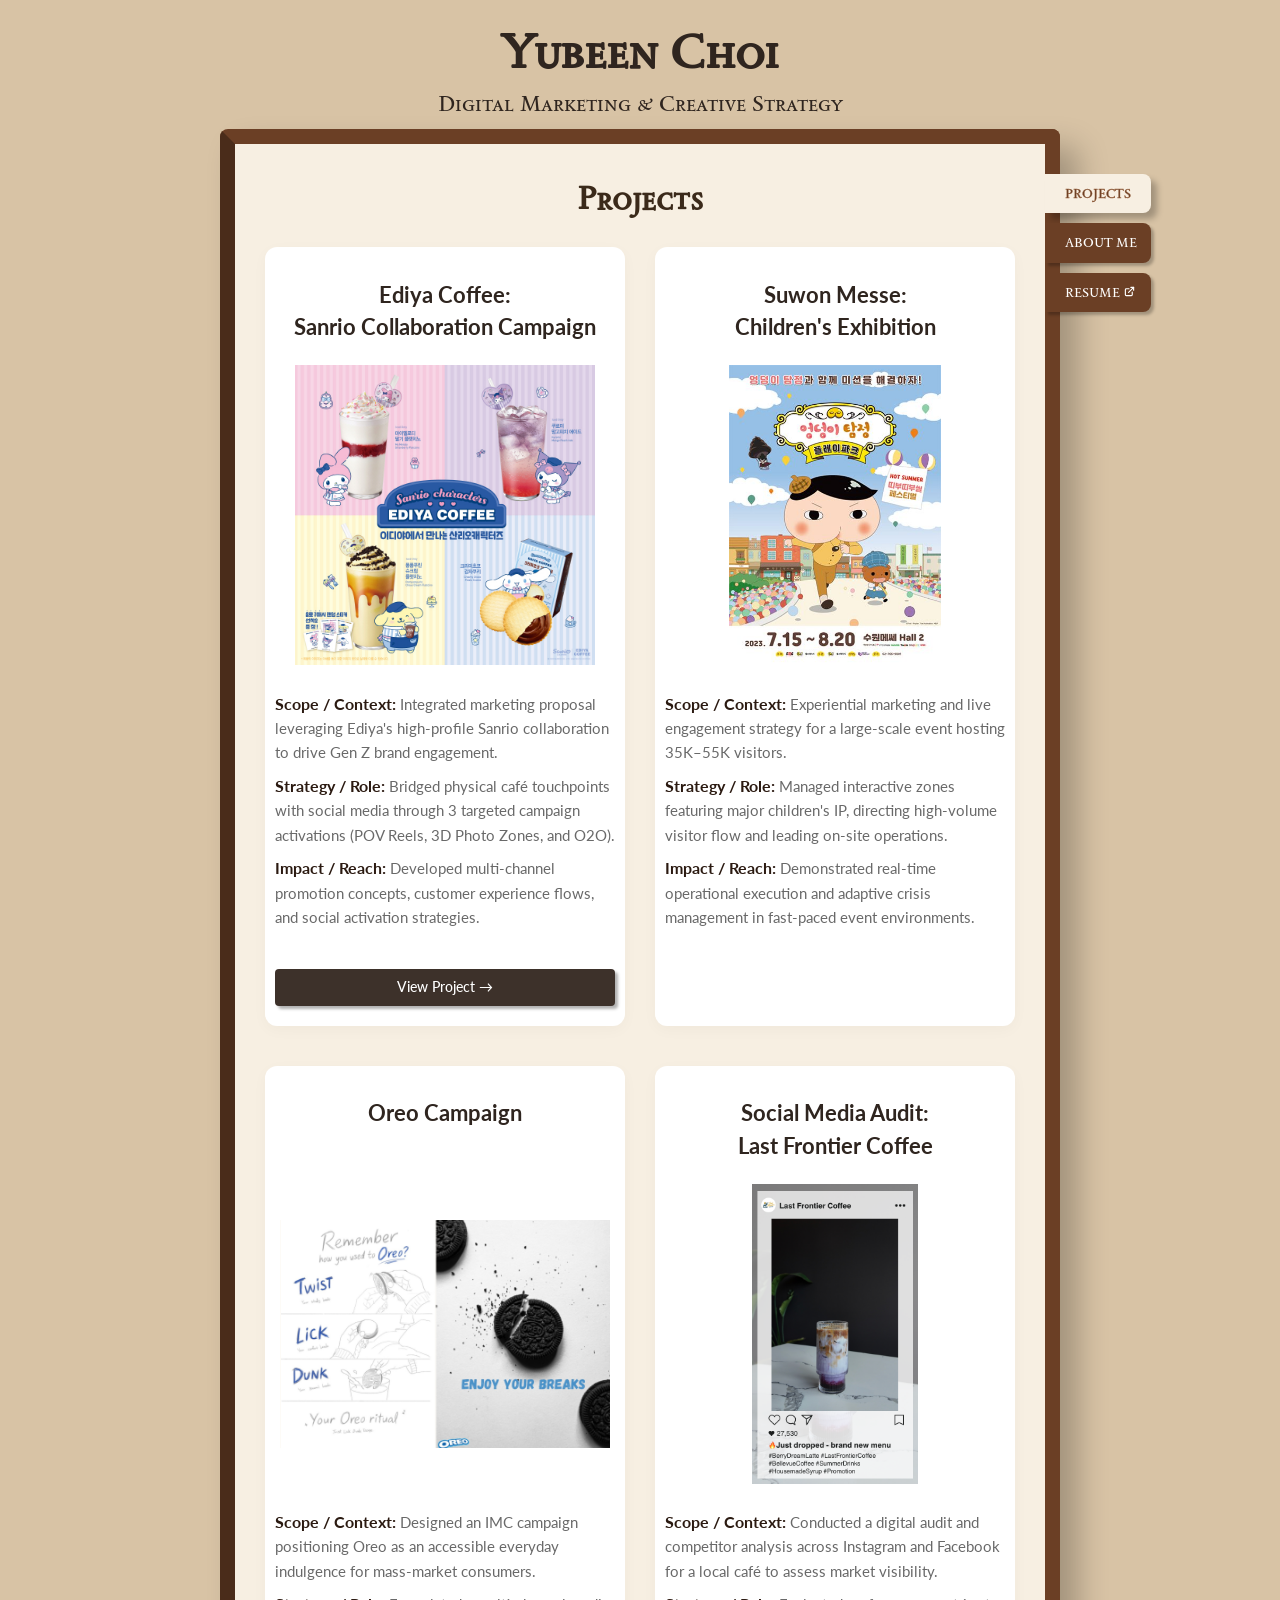
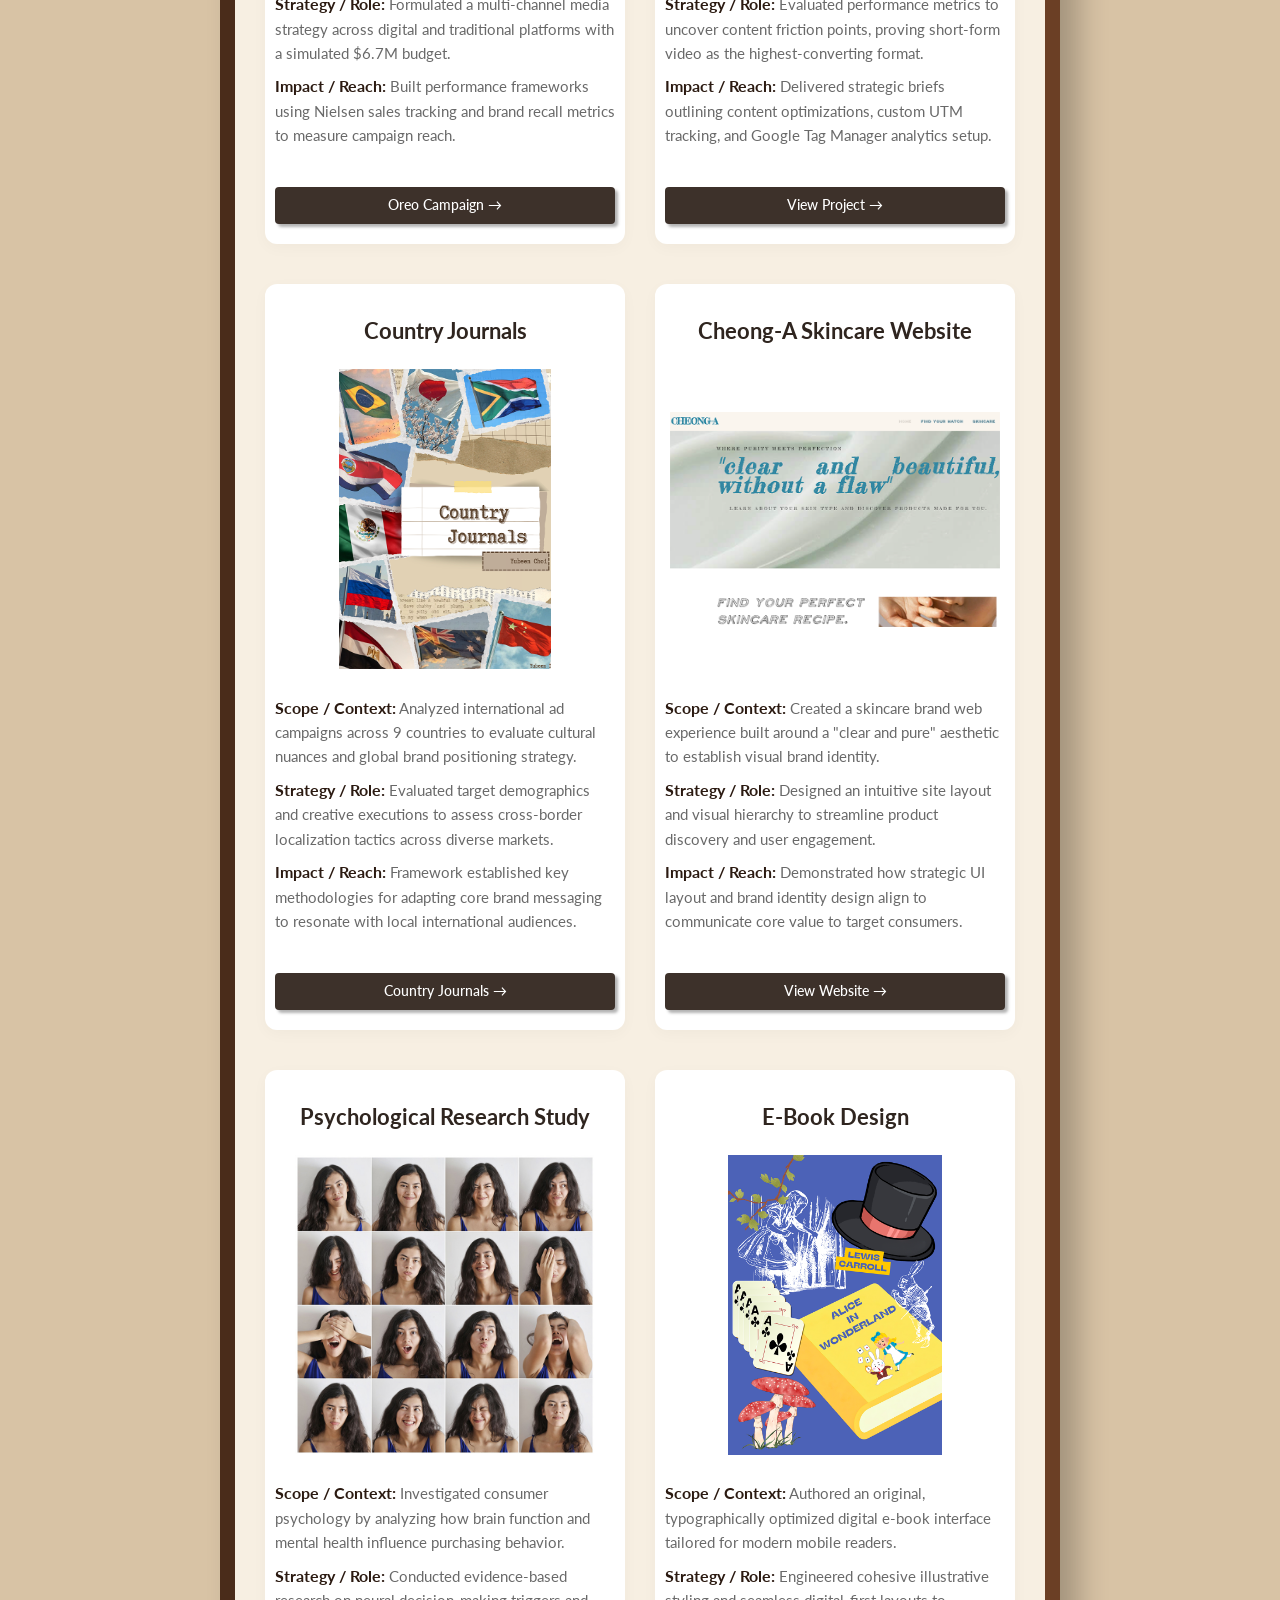
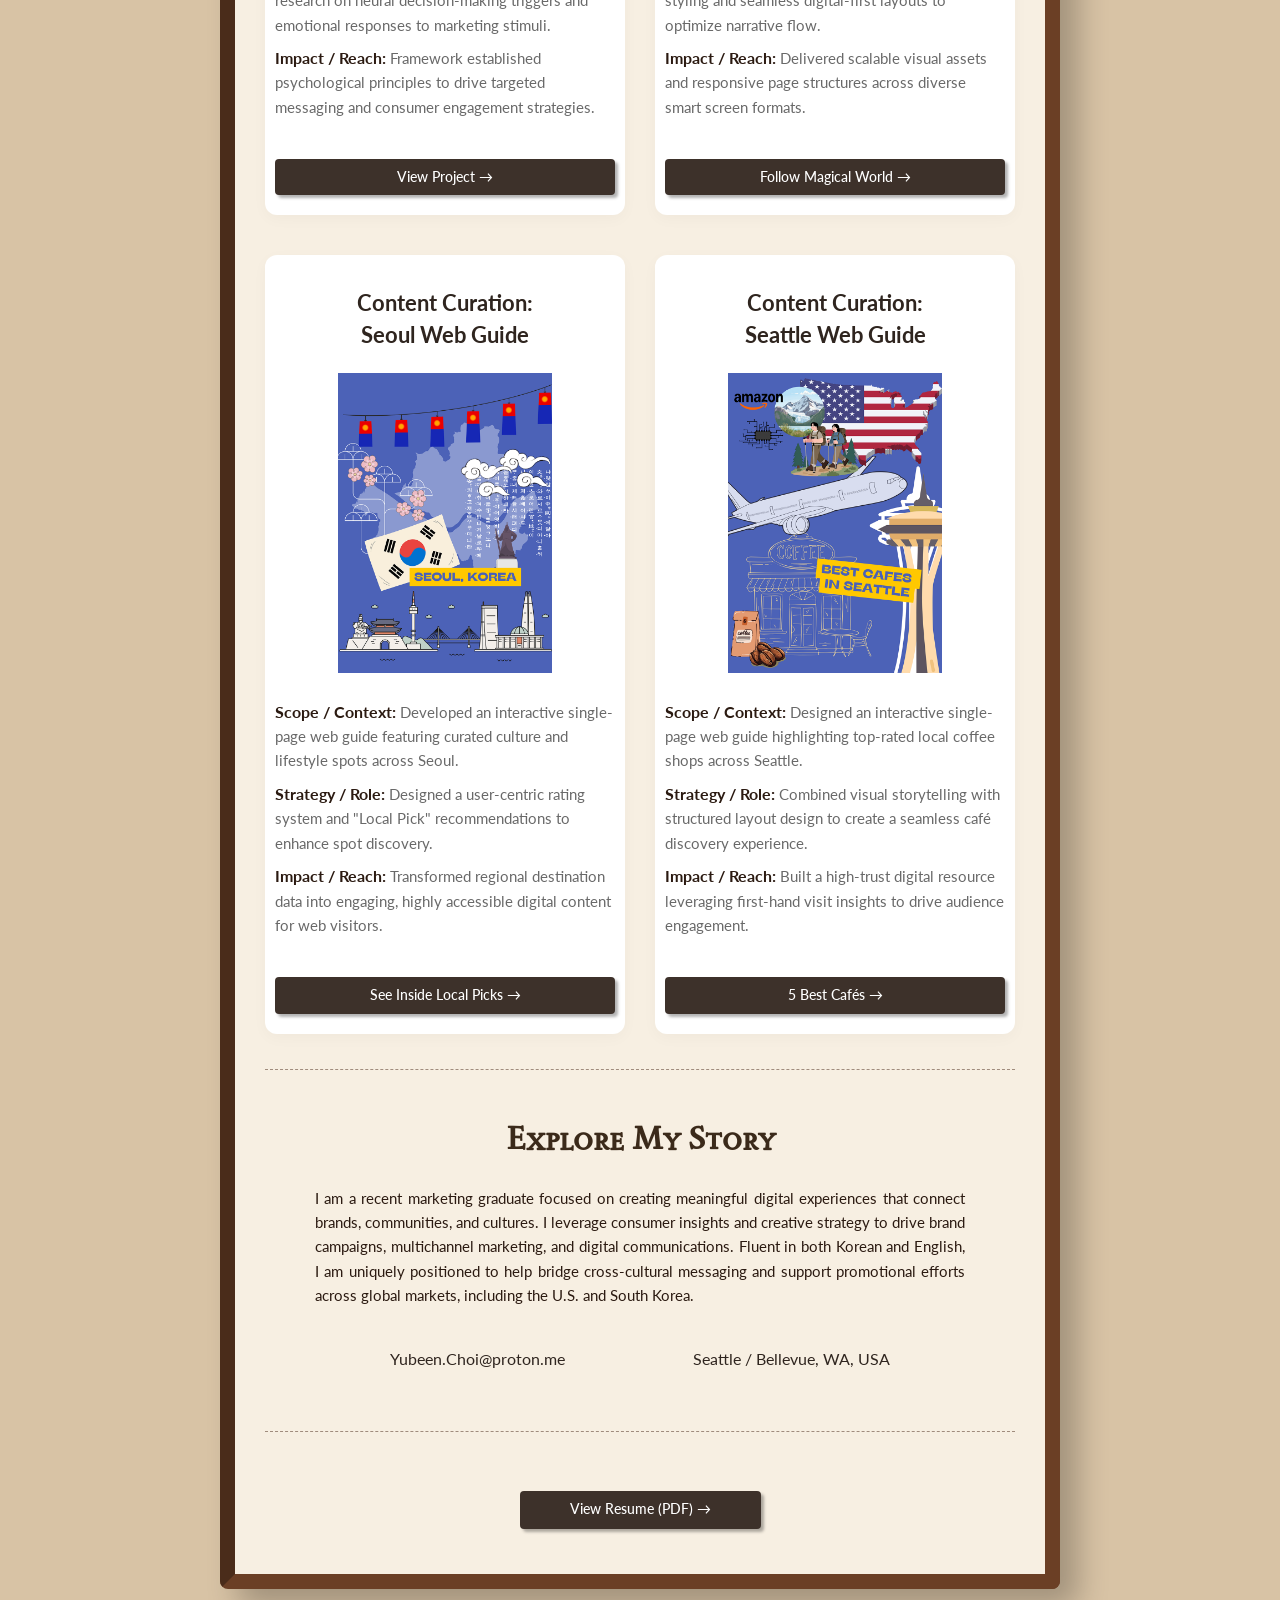
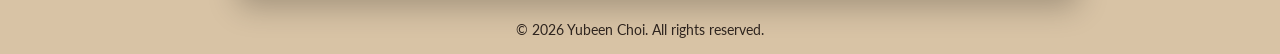
==== commit 2fdff56d: "replaced the pictures, paragraph changed" ====
--- a/index.html
+++ b/index.html
@@ -105,12 +105,11 @@
                         Ediya Coffee: <br />
                         Sanrio Collaboration Campaign
                     </h3>
-                    <img src="ediya_pic_1.png" alt="Promotional poster for Ediya Coffee's national Sanrio characters" />
-                    <p>
-                        <strong>Experience: </strong> On-site cafe operations, customer interactions &amp; promotional support <br />
-                        <strong>Insight: </strong> Identified opportunities to create stronger Gen Z engagement through limited-edition collaborations <br />
-                        <strong>Strategy: </strong>Connected Ediya's retail experience with social and experiential touchpoints <br />
-                        <strong>Ideation: </strong> Proposed 3 campaign activations (Pov reels, 3D Photo Zone, O2O)
+                    <img src="ediya_pic_1.jpg" alt="Promotional poster for Ediya Coffee's national Sanrio characters" />
+                    <p>
+<strong>Scope / Context:</strong> Integrated marketing proposal leveraging Ediya's high-profile Sanrio collaboration to drive Gen Z brand engagement.<span class="v-space"></span>
+<strong>Strategy / Role:</strong> Bridged physical café touchpoints with social media through 3 targeted campaign activations (POV Reels, 3D Photo Zones, and O2O).<span class="v-space"></span>
+<strong>Impact / Reach:</strong> Developed multi-channel promotion concepts, customer experience flows, and social activation strategies.
                     </p>
                     <a href="ediya_campaign.pdf" class="button" target="_blank">View Project &rarr;</a>
                 </article>
@@ -121,15 +120,13 @@
                         Suwon Messe: <br />
                         Children's Exhibition
                     </h3>
-                    <img src="suwon_pic.png" alt="Official event poster for the Butt Detective Play Park exhibition held at Suwon Messe" />
-                    <p>
-                        <strong>Focus: </strong> Experiential Marketing &amp; Live Audience Engagement (35K-55K visitors) <br />
-                        <strong>Role: </strong>Managed interactive event zones featuring the popular "Butt Detective" IP and supported visitor engagement <br />
-                        <strong>Experience: </strong> Assisted with high-traffic interactive booths and visitor flow
-                        <br />
-                        <strong>Key Takeaway: </strong> Gained firsthand experience navigating high-traffic event environments and responding to on-site
-                        situations.
-                    </p>
+                    <img src="suwon_pic.jpg" alt="Official event poster for the Butt Detective Play Park exhibition held at Suwon Messe" />
+                    <p>
+<strong>Scope / Context:</strong> Experiential marketing and live engagement strategy for a large-scale event hosting 35K–55K visitors.<span class="v-space"></span>
+<strong>Strategy / Role:</strong> Managed interactive zones featuring major children's IP, directing high-volume visitor flow and leading on-site operations.<span class="v-space"></span>
+<strong>Impact / Reach:</strong> Demonstrated real-time operational execution and adaptive crisis management in fast-paced event environments.
+                    </p>
+                    <!-- <a href="suwon/index.html" class="button" target="_blank">View Event &rarr;</a> -->
                 </article>
 
                 <!-- 3 오레오 캠페인 -->
@@ -138,11 +135,9 @@
                     <img src="oreo_mockup.png" alt="Oreo Campaign Poster Mockups" />
 
                     <p>
-                        <strong>Target: </strong> Gen Z Consumers <br />
-                        <strong> Social Execution:</strong> Instagram Carousel Ads &amp; Hashtag Challenge Key (#TwistLickDunkChallenge)<br />
-
-                        <strong>Objective: </strong> Increase Oreo's market share from 8.5% to 9% <br />
-                        <strong>Expected Reach: </strong> 159.4M total impressions across digital media
+<strong>Scope / Context:</strong> Designed an IMC campaign positioning Oreo as an accessible everyday indulgence for mass-market consumers.<span class="v-space"></span>
+<strong>Strategy / Role:</strong> Formulated a multi-channel media strategy across digital and traditional platforms with a simulated $6.7M budget.<span class="v-space"></span>
+<strong>Impact / Reach:</strong> Built performance frameworks using Nielsen sales tracking and brand recall metrics to measure campaign reach.
                     </p>
                     <a href="oreo_campaign.pdf" class="button" target="_blank">Oreo Campaign &rarr;</a>
                 </article>
@@ -156,11 +151,9 @@
                     <img src="last_frontier.png" alt="Last Frontier Coffee Logo" />
 
                     <p>
-                        <strong>Target: </strong> Local Cafe &amp; Competitive Market <br />
-                        <strong>Analysis: </strong> Instagram vs. Facebook Performance &amp; Conversion Friction <br />
-                        <strong>Key Discovery: </strong> Reels Engagement Rate (14.38%) is 6x Higher than Static Posts
-                        <br />
-                        <strong>Strategy: </strong> Designed trackable UTM links and targeted Instagram mockups
+<strong>Scope / Context:</strong> Conducted a digital audit and competitor analysis across Instagram and Facebook for a local café to assess market visibility.<span class="v-space"></span>
+<strong>Strategy / Role:</strong> Evaluated performance metrics to uncover content friction points, proving short-form video as the highest-converting format.<span class="v-space"></span>
+<strong>Impact / Reach:</strong> Delivered strategic briefs outlining content optimizations, custom UTM tracking, and Google Tag Manager analytics setup.
                     </p>
                     <a href="social_media_audit.pdf" class="button" target="_blank">View Project &rarr;</a>
                 </article>
@@ -169,41 +162,34 @@
                 <article class="project-card">
                     <h3>Country Journals</h3>
                     <img src="journals_pic.png" alt="Journal cover decorated with flags from around the world" />
-
-                    <p>
-                        <strong>Focus: </strong>International Marketing &amp; Global Campaign Strategy <br />
-                        <strong>Concept: </strong> Analyzed advertising campaigns across 9 countries to examine cultural nuances <br />
-                        <strong>Strategy: </strong> Evaluated target audiences and creative executions for localized markets <br />
-                        <strong>Key Takeaway: </strong> Developed an understanding of how brands adapt messaging for global audiences
-                    </p>
-                    <a href="country_journals.pdf" class="button" target="_blank">Journals &rarr;</a>
+                    <p>
+<strong>Scope / Context:</strong> Analyzed international ad campaigns across 9 countries to evaluate cultural nuances and global brand positioning strategy.<span class="v-space"></span>
+<strong>Strategy / Role:</strong> Evaluated target demographics and creative executions to assess cross-border localization tactics across diverse markets.<span class="v-space"></span>
+<strong>Impact / Reach:</strong> Framework established key methodologies for adapting core brand messaging to resonate with local international audiences.
+                    </p>
+                    <a href="country_journals.pdf" class="button" target="_blank">Country Journals &rarr;</a>
                 </article>
 
                 <!-- 6 청아 웹사이트 -->
                 <article class="project-card">
                     <h3>Cheong-A Skincare Website</h3>
                     <img src="cheong_a.png" alt="Cheong-A Website Screenshot" />
-
-                    <p>
-                        <strong>Focus: </strong> Brand Identity Design &amp; User-Centric Visual <br />
-                        <strong>Concept:</strong> Developed a skincare brand website centered around the concept of “clear and pure”<br />
-                        <strong>Strategy: </strong>Organized skincare information into an intuitive, user-friendly layout <br />
-                        <strong>Key Takeaway: </strong>
-                        Explored how visual identity and user experience can communicate a brand’s value
-                    </p>
-                    <a href="https://cheonga.weebly.com" class="button" target="_blank">Cheong-A &rarr;</a>
+                    <p>
+<strong>Scope / Context:</strong> Created a skincare brand web experience built around a "clear and pure" aesthetic to establish visual brand identity.<span class="v-space"></span>
+<strong>Strategy / Role:</strong> Designed an intuitive site layout and visual hierarchy to streamline product discovery and user engagement.<span class="v-space"></span>
+<strong>Impact / Reach:</strong> Demonstrated how strategic UI layout and brand identity design align to communicate core value to target consumers.
+                    </p>
+                    <a href="https://cheonga.weebly.com" class="button" target="_blank">View Website &rarr;</a>
                 </article>
 
                 <!-- 7 심리마케팅 문서 -->
                 <article class="project-card">
-                    <h4>Neuroscience &amp; Consumer Behavior <br/> A Psychological Research Study</h4>
+                    <h3>Psychological Research Study</h3>
                     <img src="neuroscience.jpg" alt="A collage featuring a woman displaying various emotions against a white backdrop." />
-
-                    <p>
-                        <strong>Focus: </strong>Consumer Psychology &amp; Behavioral Marketing <br />
-                        <strong>Concept: </strong>Explored the relationship between neuroscience, mental health, and consumer behavior <br />
-                        <strong>Research: </strong>Conducted evidence-based research on how brain functions can influence emotions and decision-making<br />
-                        <strong>Key Takeaway: </strong> Developed an understanding of how psychological and emotional factors can influence consumer behavior
+                    <p>
+<strong>Scope / Context:</strong> Investigated consumer psychology by analyzing how brain function and mental health influence purchasing behavior.<span class="v-space"></span>
+<strong>Strategy / Role:</strong> Conducted evidence-based research on neural decision-making triggers and emotional responses to marketing stimuli.<span class="v-space"></span>
+<strong>Impact / Reach:</strong> Framework established psychological principles to drive targeted messaging and consumer engagement strategies.
                     </p>
                     <a href="neuroscience_&_consumer_behavior.pdf" class="button" target="_blank">View Project &rarr; </a>
                 </article>
@@ -213,10 +199,9 @@
                     <h3>E-Book Design</h3>
                     <img src="project4.png" alt="Image representing the project 4" />
                     <p>
-                        <strong>Focus: </strong>Digital Editorial Layout &amp; Mobile-Friendly Visual <br />
-                        <strong>Concept: </strong> Authored an original, typographically optimized E-book interface for digital readers <br />
-                        <strong>Execution: </strong> Engineered cohesive illustrative styling and seamless digital-first narrative design <br />
-                        <strong>Feature: </strong> Optimized asset scalability and layouts across various smart screens
+<strong>Scope / Context:</strong> Authored an original, typographically optimized digital e-book interface tailored for modern mobile readers.<span class="v-space"></span>
+<strong>Strategy / Role:</strong> Engineered cohesive illustrative styling and seamless digital-first layouts to optimize narrative flow.<span class="v-space"></span>
+<strong>Impact / Reach:</strong> Delivered scalable visual assets and responsive page structures across diverse smart screen formats.
                     </p>
                     <a class="button" href="project4/index.html" target="_blank">Follow Magical World &rarr;</a>
                 </article>
@@ -229,12 +214,11 @@
                     </h3>
                     <img src="project3.png" alt="Image representing the project 3" />
                     <p>
-                        <strong>Focus: </strong> Digital Content &amp; Lifestyle Curation <br />
-                        <strong>Concept: </strong> Developed an interactive single-page web guide featuring curated Seoul attractions <br />
-                        <strong>Strategy: </strong> Formulated user-centric rating systems and authentic "Local Pick" recommendations
-                        <strong>Feature: </strong>Turned local spot info into easy and fun web content for users
-                    </p>
-                    <a class="button" href="project3/index.html" target="_blank">Peek Inside Local Picks &rarr;</a>
+<strong>Scope / Context:</strong> Developed an interactive single-page web guide featuring curated culture and lifestyle spots across Seoul.<span class="v-space"></span>
+<strong>Strategy / Role:</strong> Designed a user-centric rating system and "Local Pick" recommendations to enhance spot discovery.<span class="v-space"></span>
+<strong>Impact / Reach:</strong> Transformed regional destination data into engaging, highly accessible digital content for web visitors.
+                    </p>
+                    <a class="button" href="project3/index.html" target="_blank">See Inside Local Picks &rarr;</a>
                 </article>
 
                 <!-- 10 Project 4 (마지막 1개) -->
@@ -245,12 +229,11 @@
                     </h3>
                     <img src="project2.png" alt="Image representing the project 2" />
                     <p>
-                        <strong>Focus: </strong> Digital Content &amp; Cafe Curation <br />
-                        <strong>Concept: </strong> Developed an interactive single-page web guide showcasing Seattle's best cafe spots
-                        <strong>Strategy: </strong>Formulated a user-centric digital layout combining visual storytelling with curation
-                        <strong>Feature: </strong>Built a highly trusted web guide based on my actual visits to each spot
-                    </p>
-                    <a class="button" href="project2/index.html" target="_blank">5 Best Cafes &rarr;</a>
+<strong>Scope / Context:</strong> Designed an interactive single-page web guide highlighting top-rated local coffee shops across Seattle.<span class="v-space"></span>
+<strong>Strategy / Role:</strong> Combined visual storytelling with structured layout design to create a seamless café discovery experience.<span class="v-space"></span>
+<strong>Impact / Reach:</strong> Built a high-trust digital resource leveraging first-hand visit insights to drive audience engagement.
+                    </p>
+                    <a class="button" href="project2/index.html" target="_blank">5 Best Cafés &rarr;</a>
                 </article>
             </div>
 
--- a/style.css
+++ b/style.css
@@ -144,6 +144,11 @@
     margin-bottom: 15px;
     flex-grow: 1; /* 텍스트 양이 달라도 레이아웃이 유지되도록 밀어주기 */
 }
+.project-card .v-space {
+    display: block;
+    height: 0.5rem;
+}
+
 .button /*  7. 하단 프로젝트 바로가기 버튼 스타일 */ {
     display: inline-block;
     padding: 8px 18px;
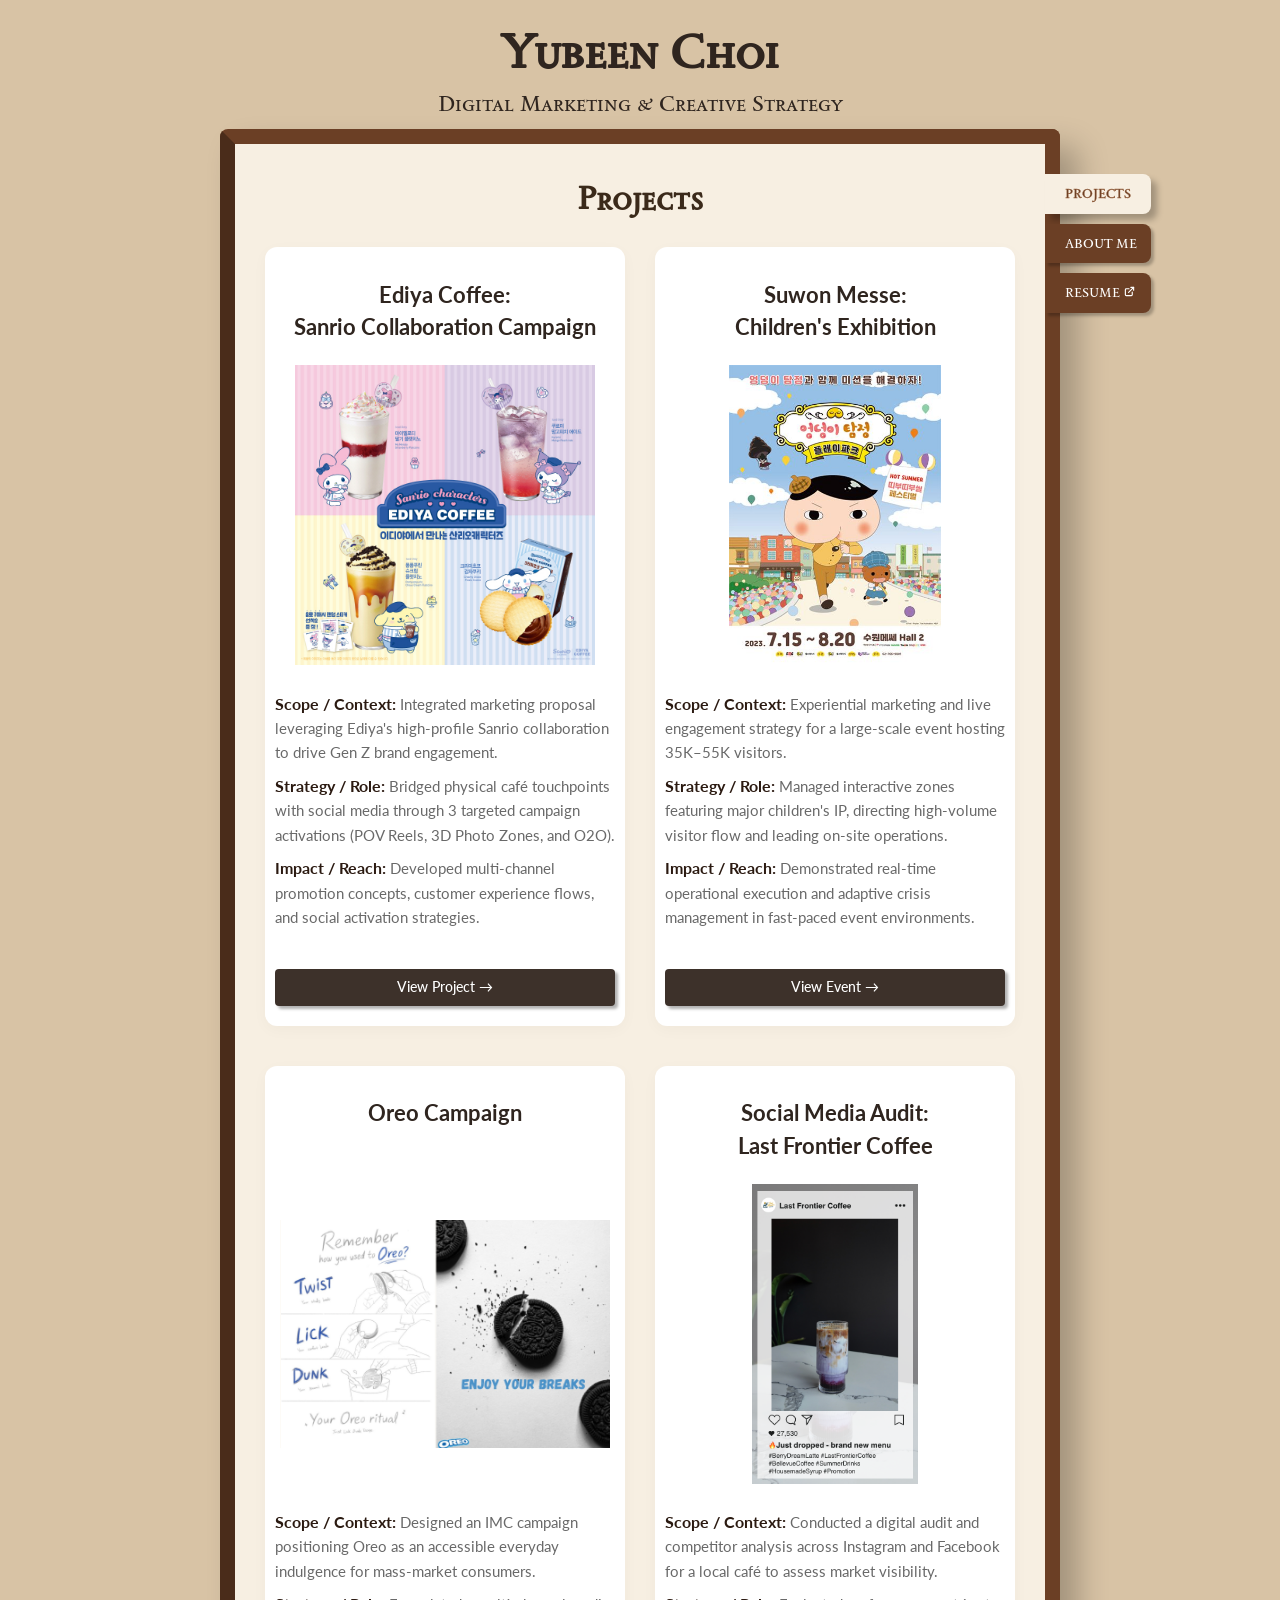
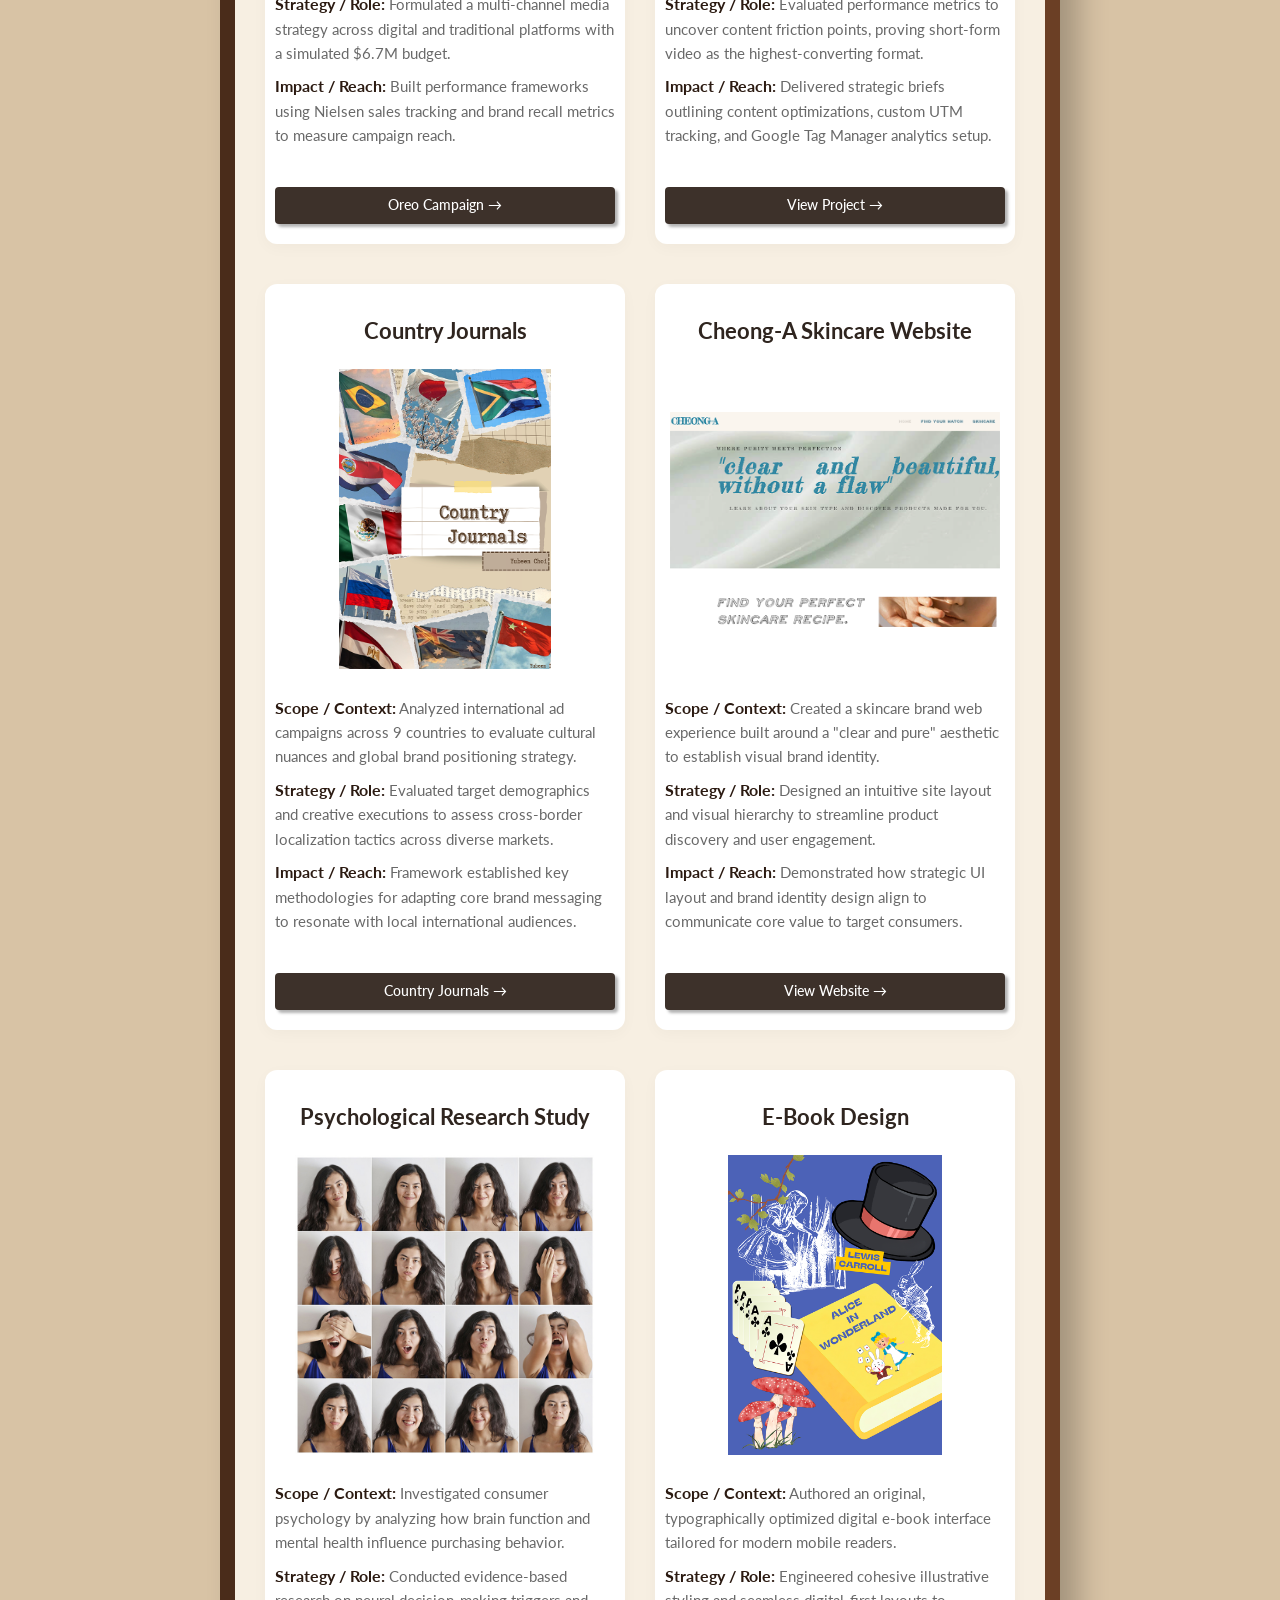
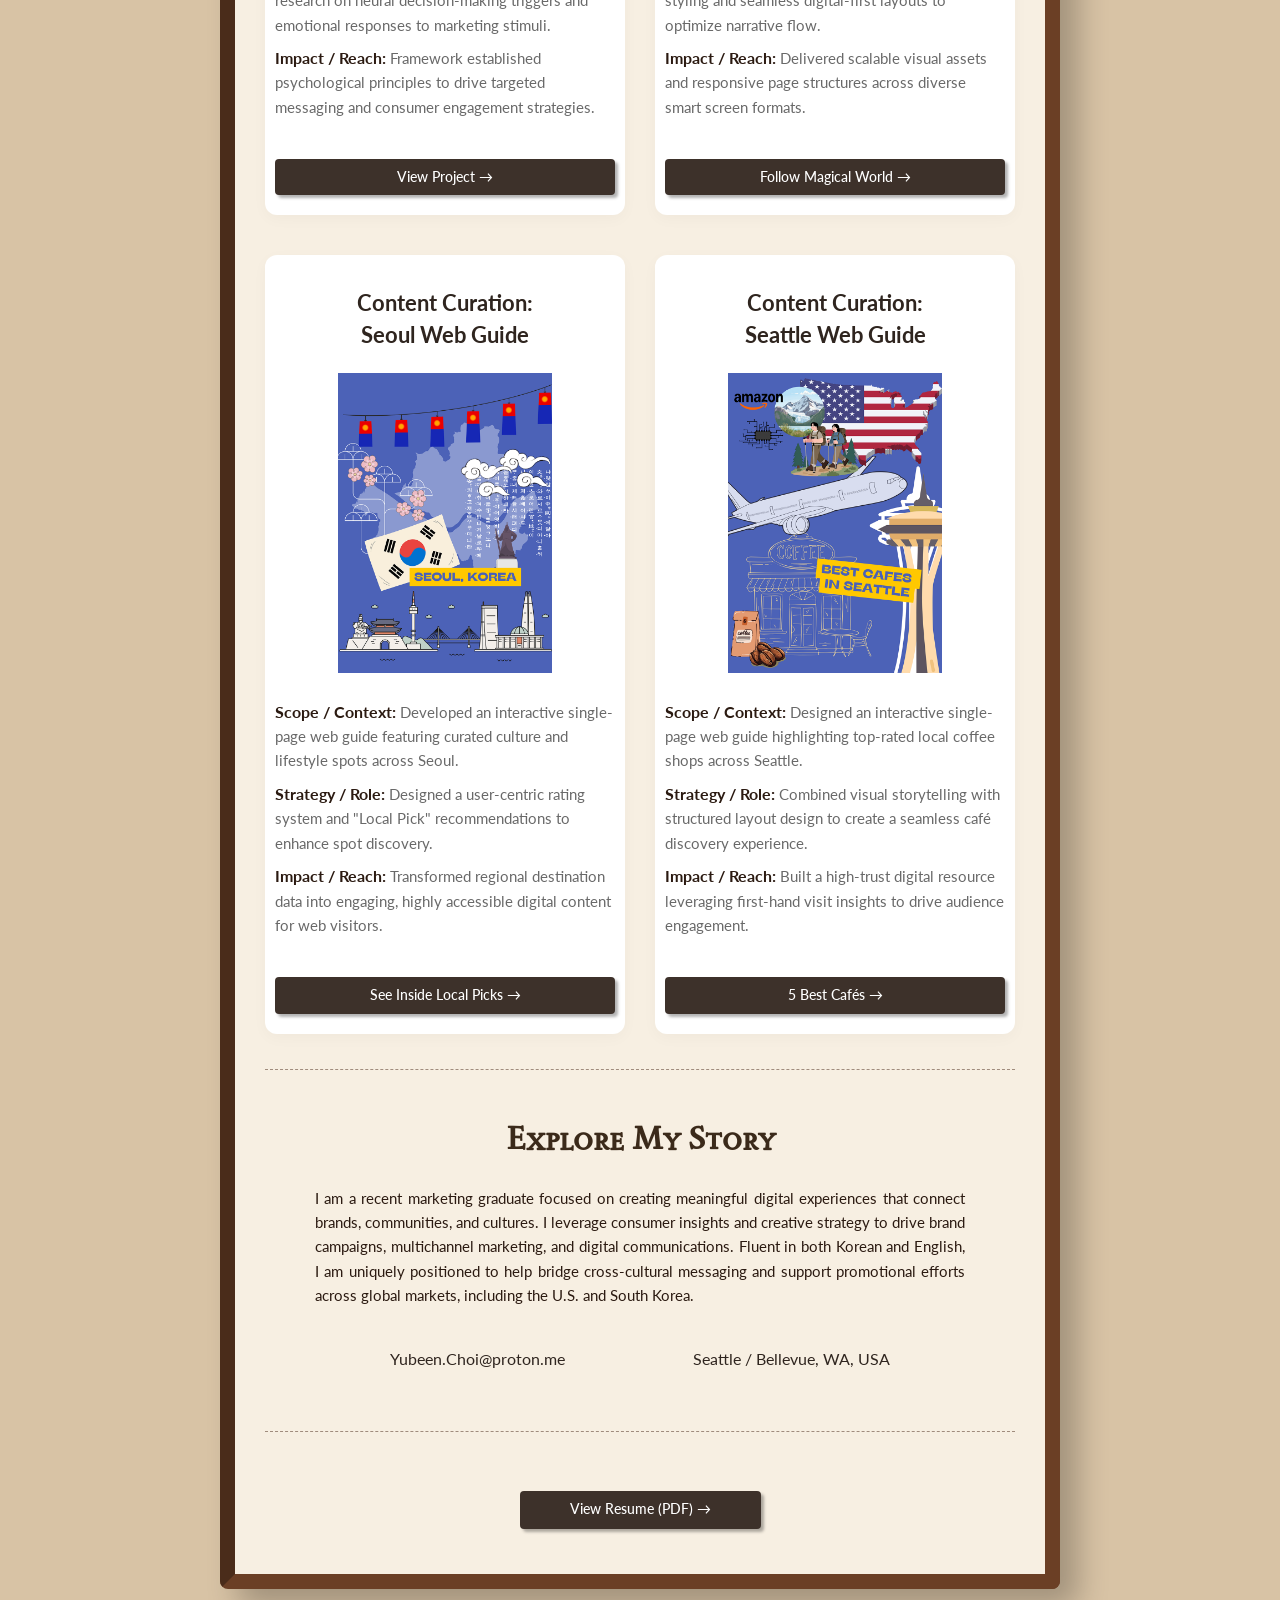
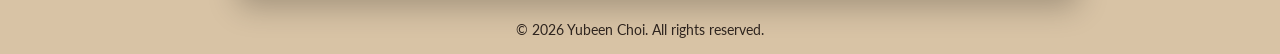
==== commit ef5a999e: "create new suwon folder" ====
--- a/index.html
+++ b/index.html
@@ -126,7 +126,7 @@
 <strong>Strategy / Role:</strong> Managed interactive zones featuring major children's IP, directing high-volume visitor flow and leading on-site operations.<span class="v-space"></span>
 <strong>Impact / Reach:</strong> Demonstrated real-time operational execution and adaptive crisis management in fast-paced event environments.
                     </p>
-                    <!-- <a href="suwon/index.html" class="button" target="_blank">View Event &rarr;</a> -->
+                    <a href="suwon/index.html" class="button" target="_blank">View Event &rarr;</a>
                 </article>
 
                 <!-- 3 오레오 캠페인 -->
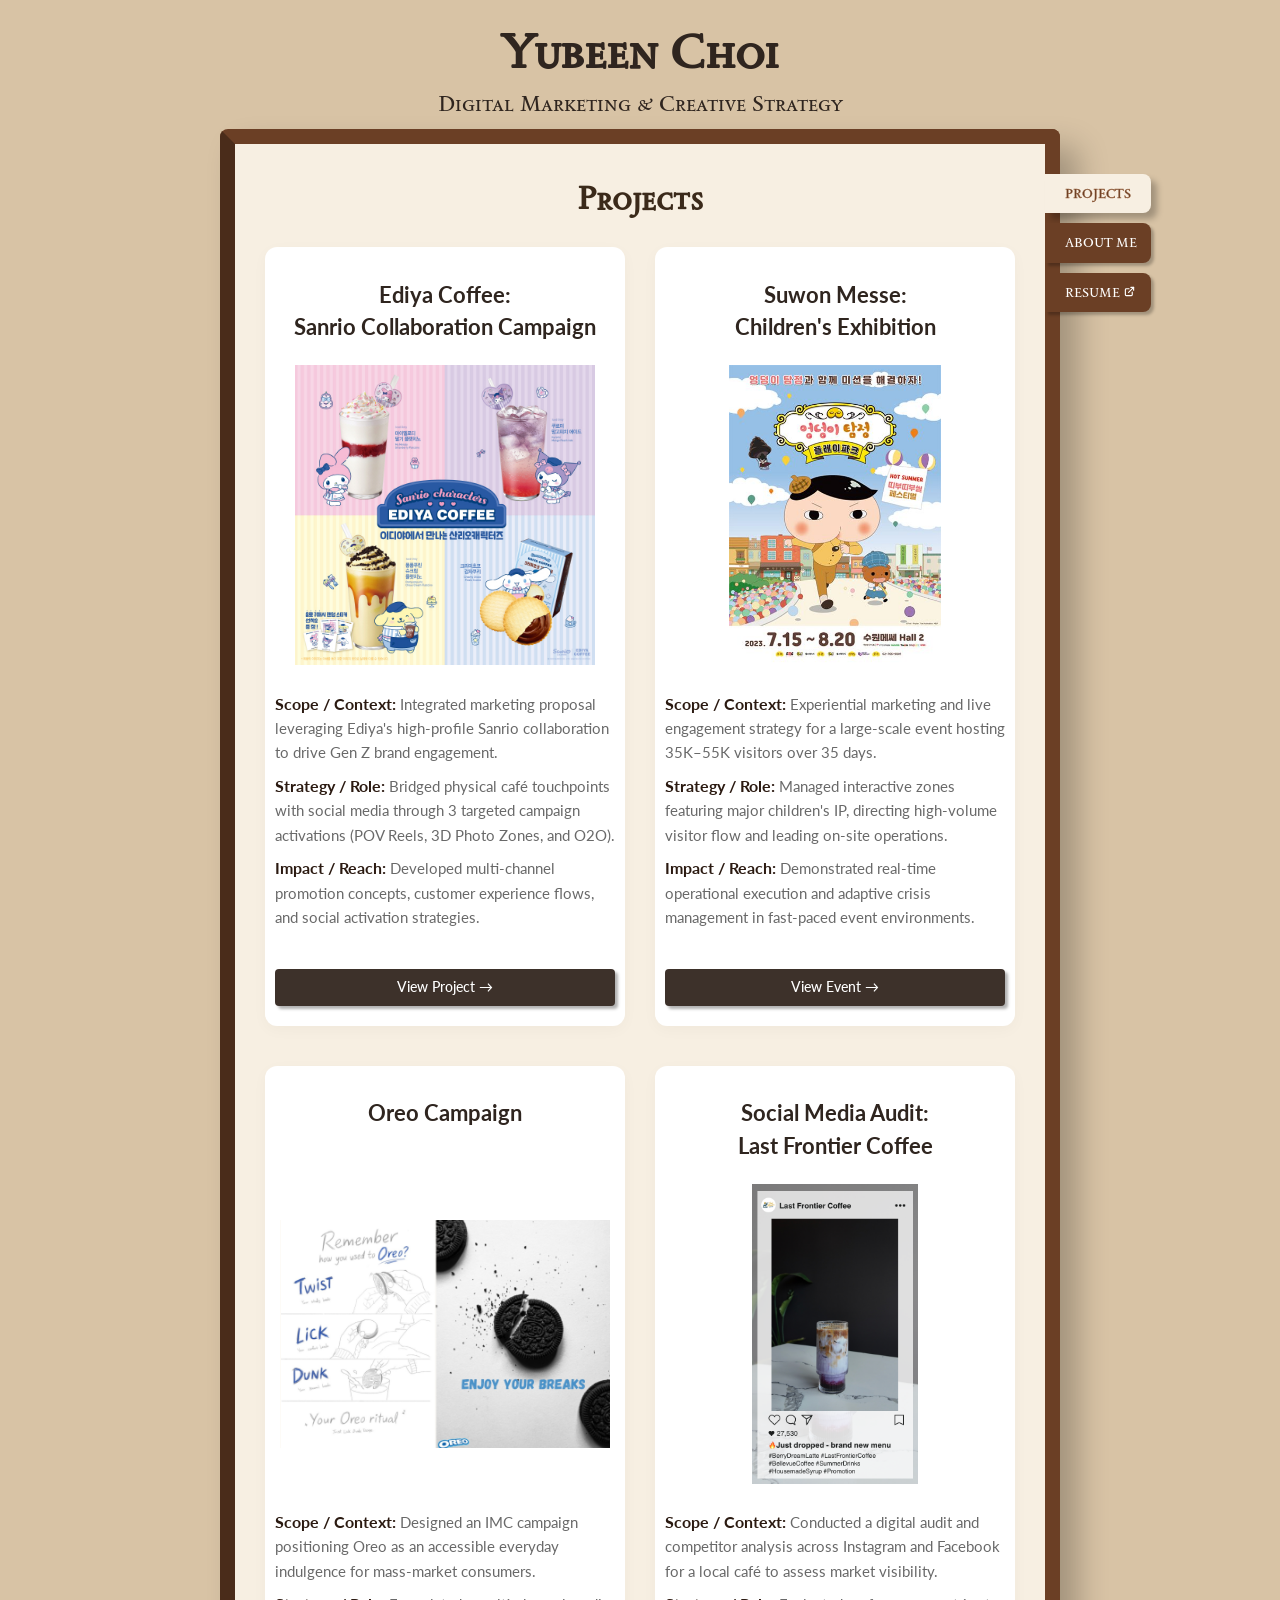
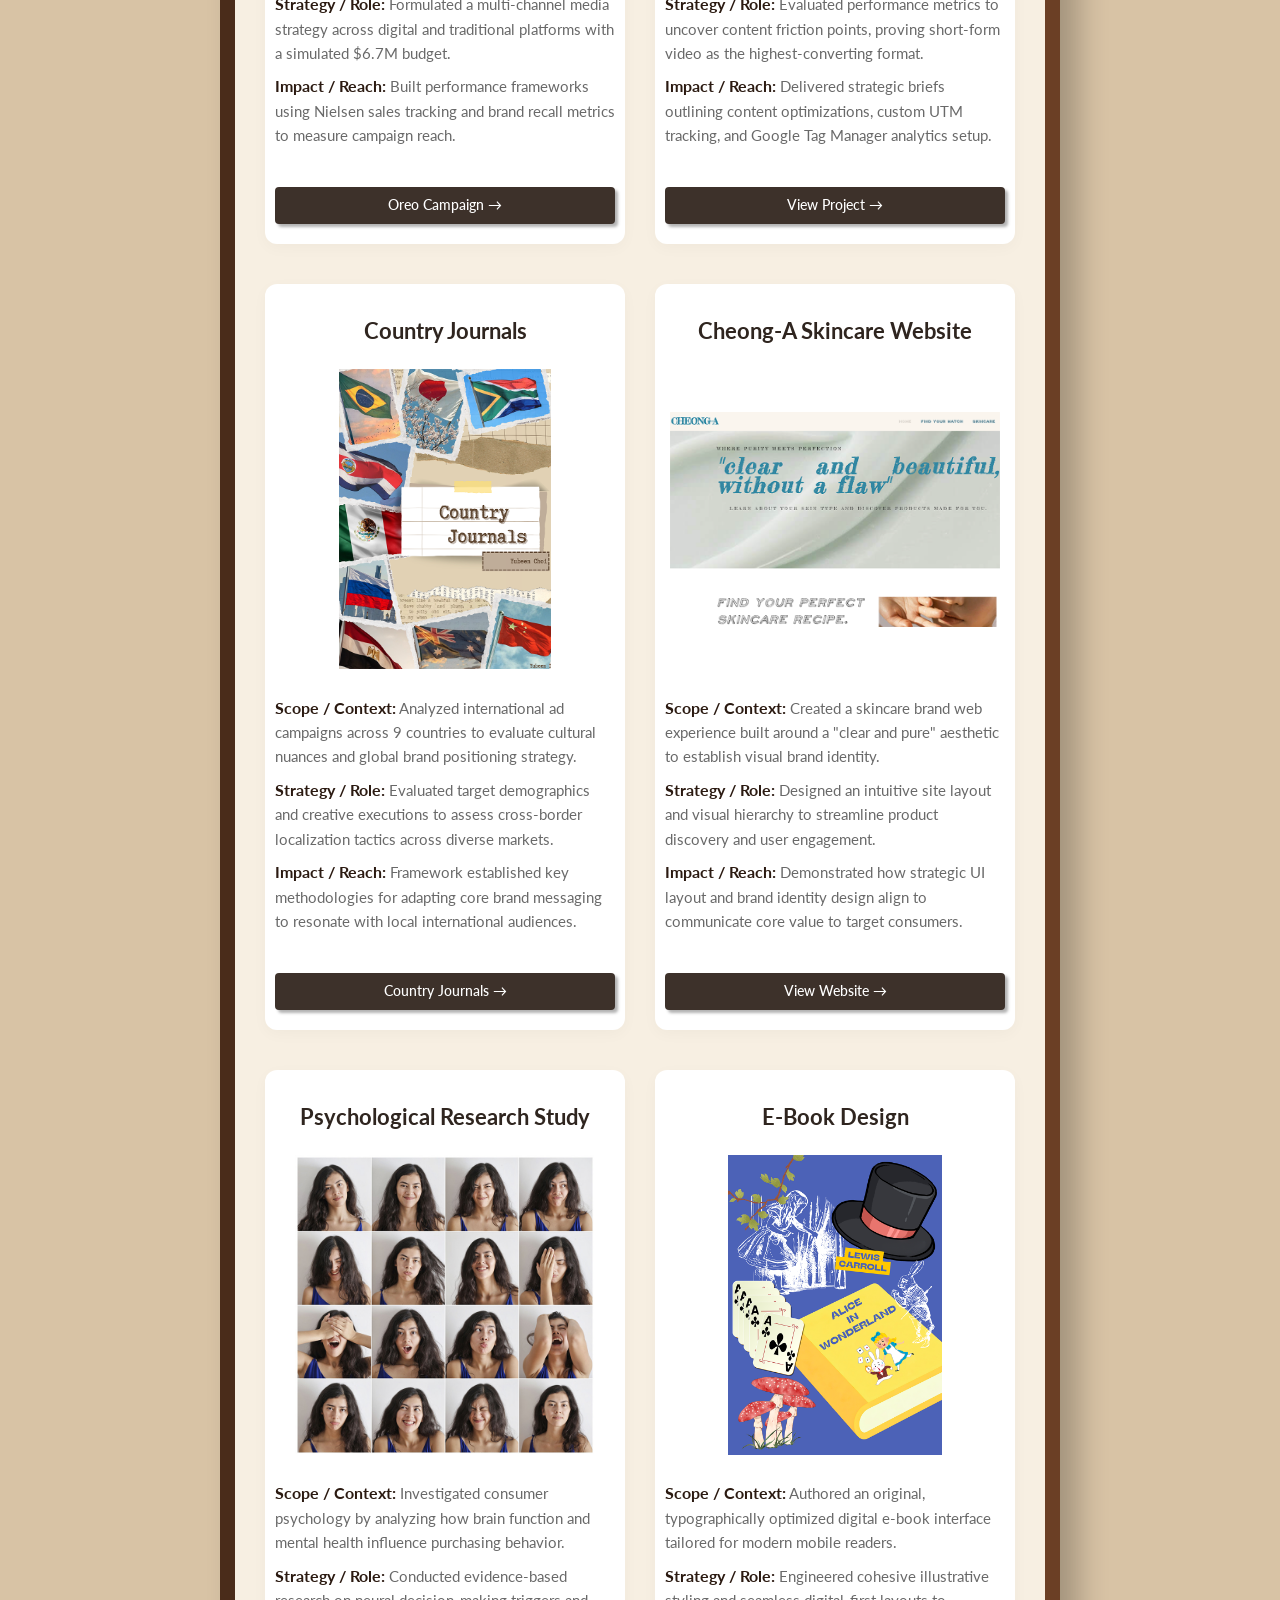
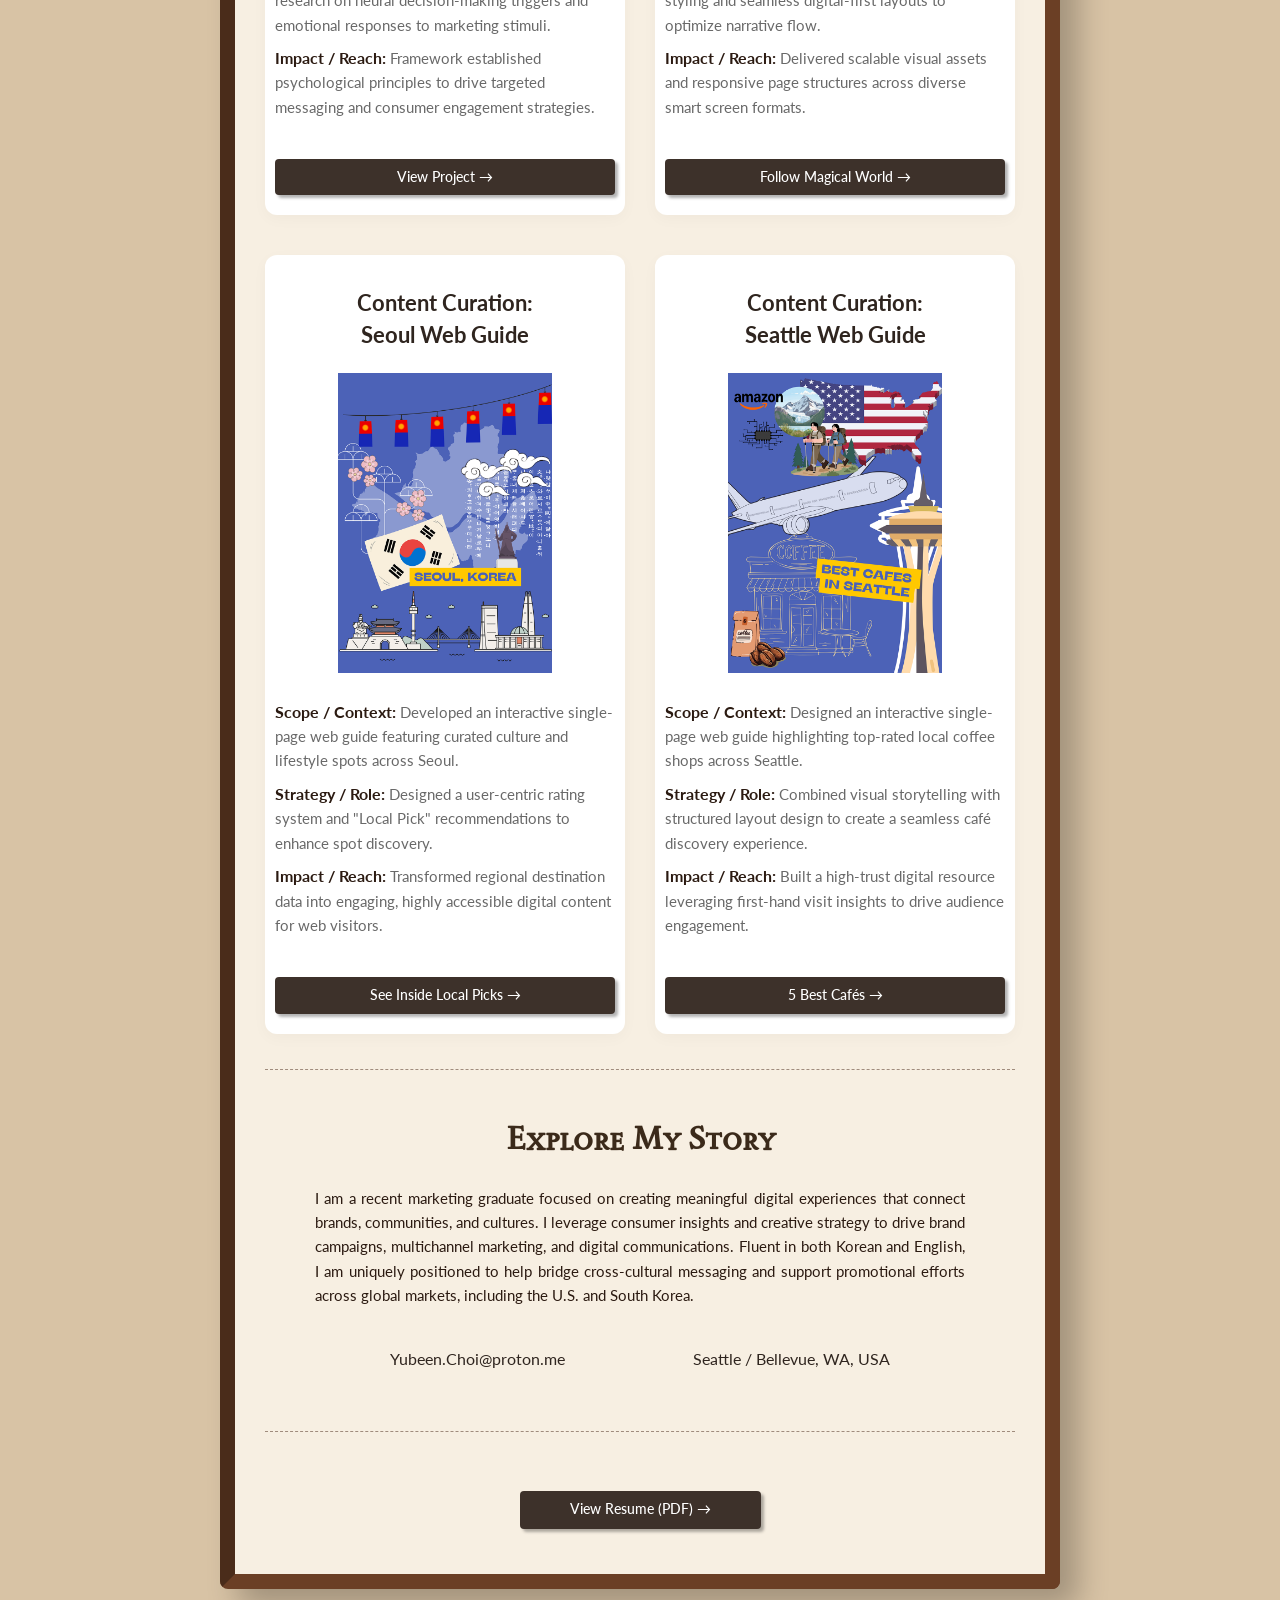
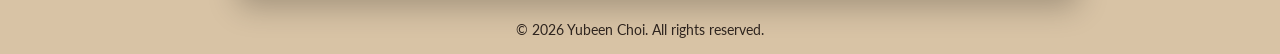
==== commit 0b8e3a7c: "add "over 35 days"" ====
--- a/index.html
+++ b/index.html
@@ -122,7 +122,7 @@
                     </h3>
                     <img src="suwon_pic.jpg" alt="Official event poster for the Butt Detective Play Park exhibition held at Suwon Messe" />
                     <p>
-<strong>Scope / Context:</strong> Experiential marketing and live engagement strategy for a large-scale event hosting 35K–55K visitors.<span class="v-space"></span>
+<strong>Scope / Context:</strong> Experiential marketing and live engagement strategy for a large-scale event hosting 35K–55K visitors over 35 days.<span class="v-space"></span>
 <strong>Strategy / Role:</strong> Managed interactive zones featuring major children's IP, directing high-volume visitor flow and leading on-site operations.<span class="v-space"></span>
 <strong>Impact / Reach:</strong> Demonstrated real-time operational execution and adaptive crisis management in fast-paced event environments.
                     </p>
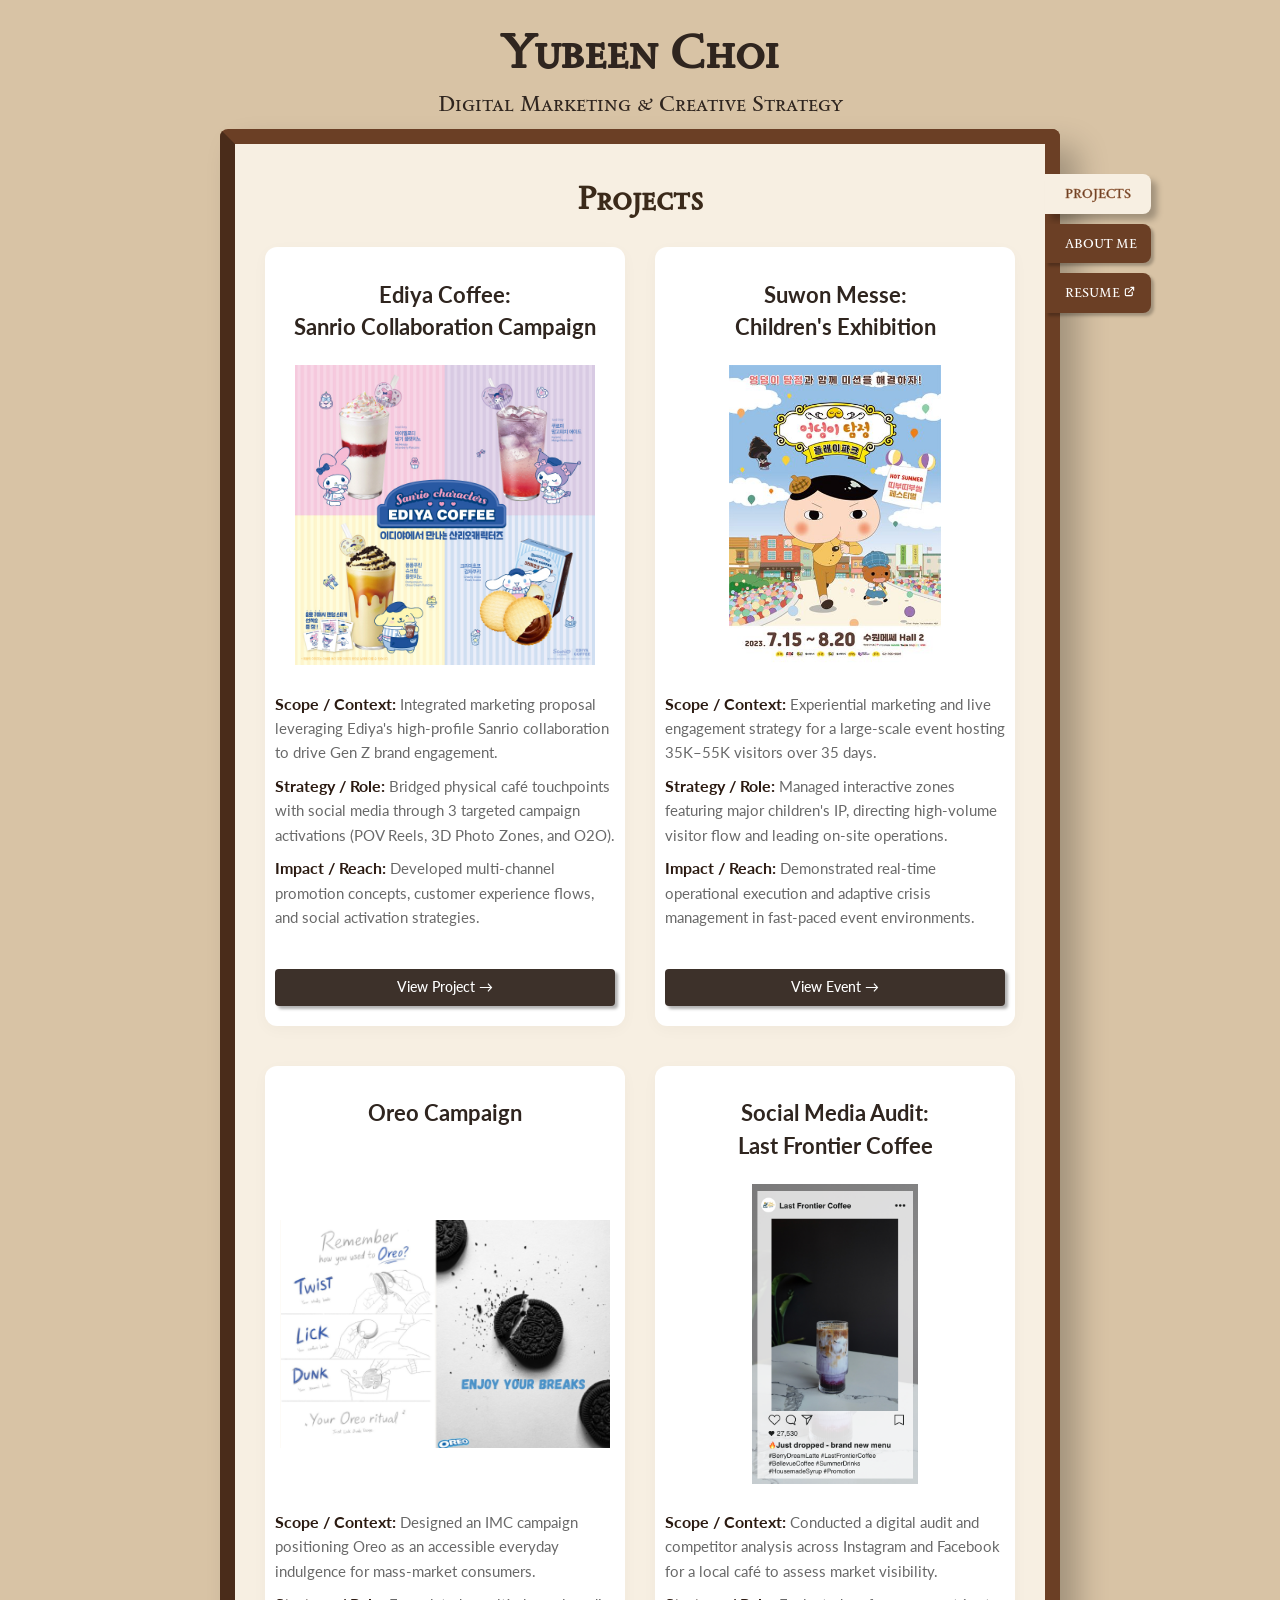
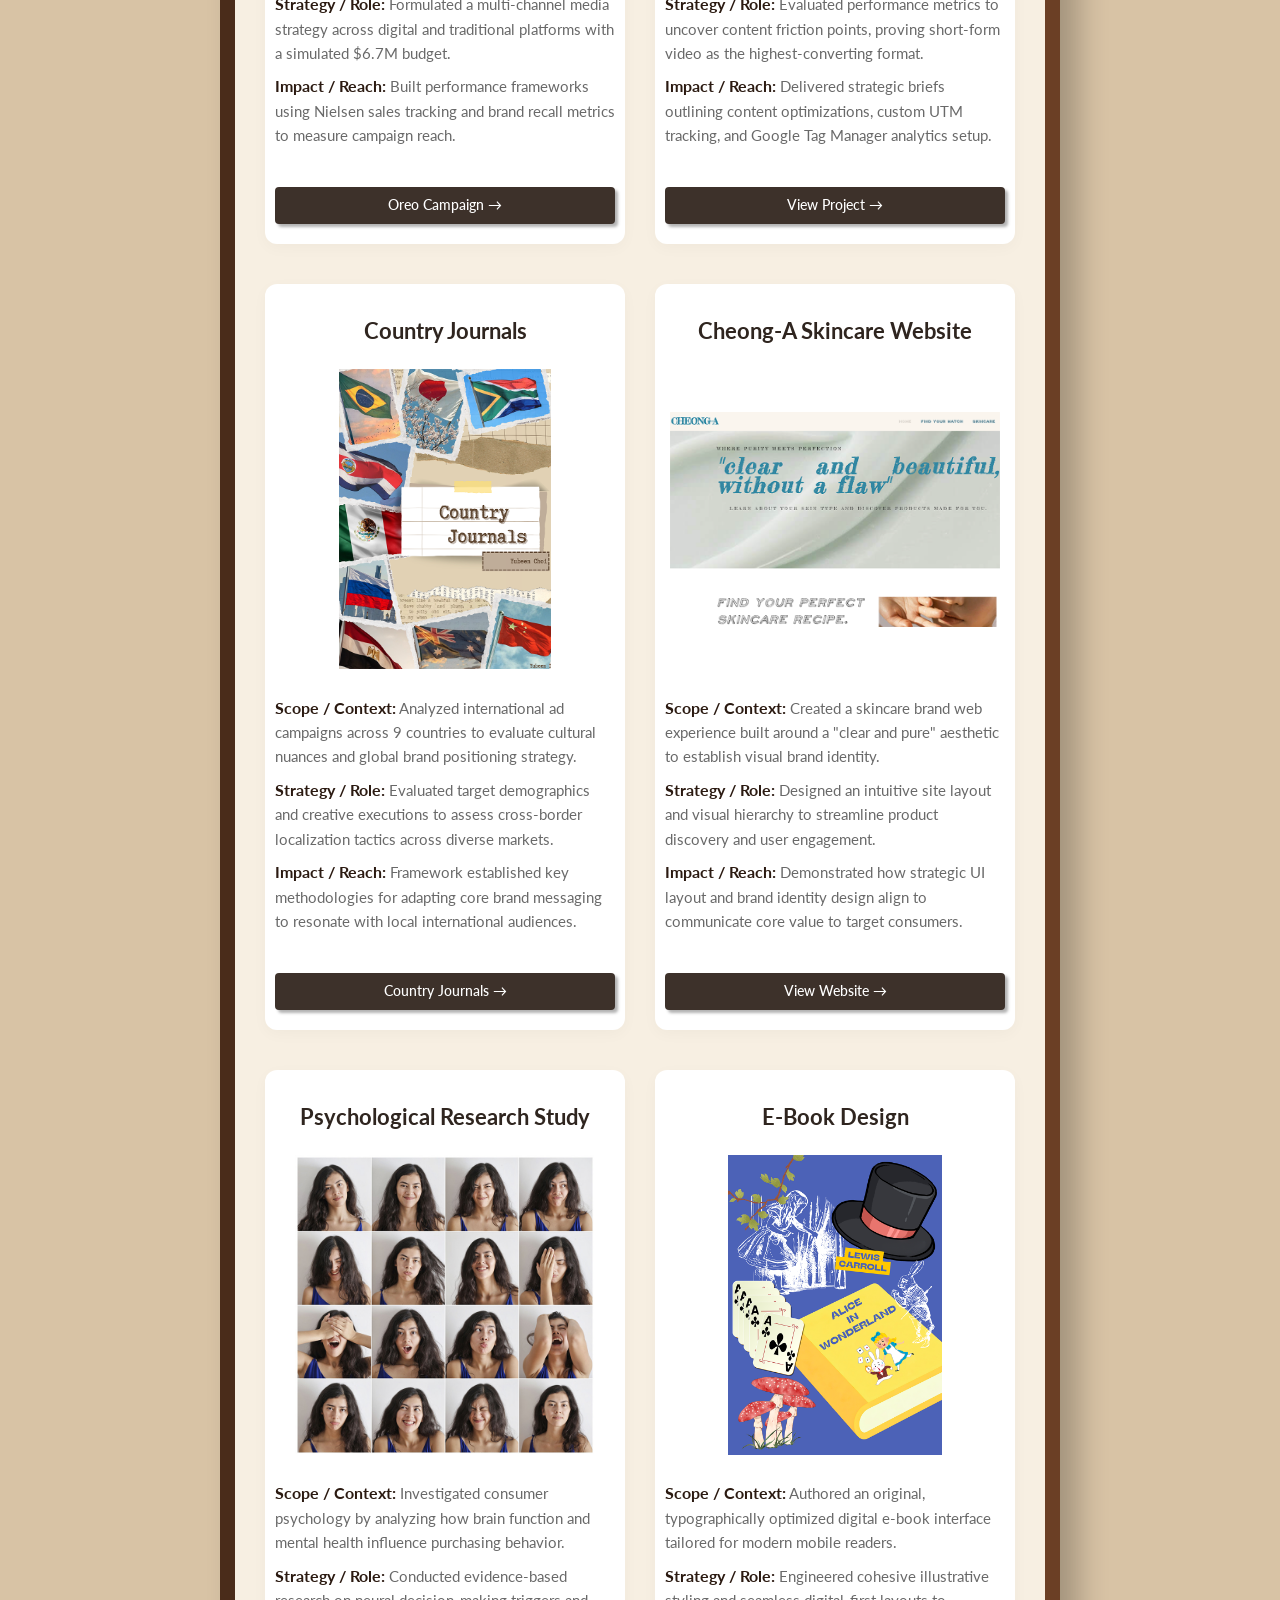
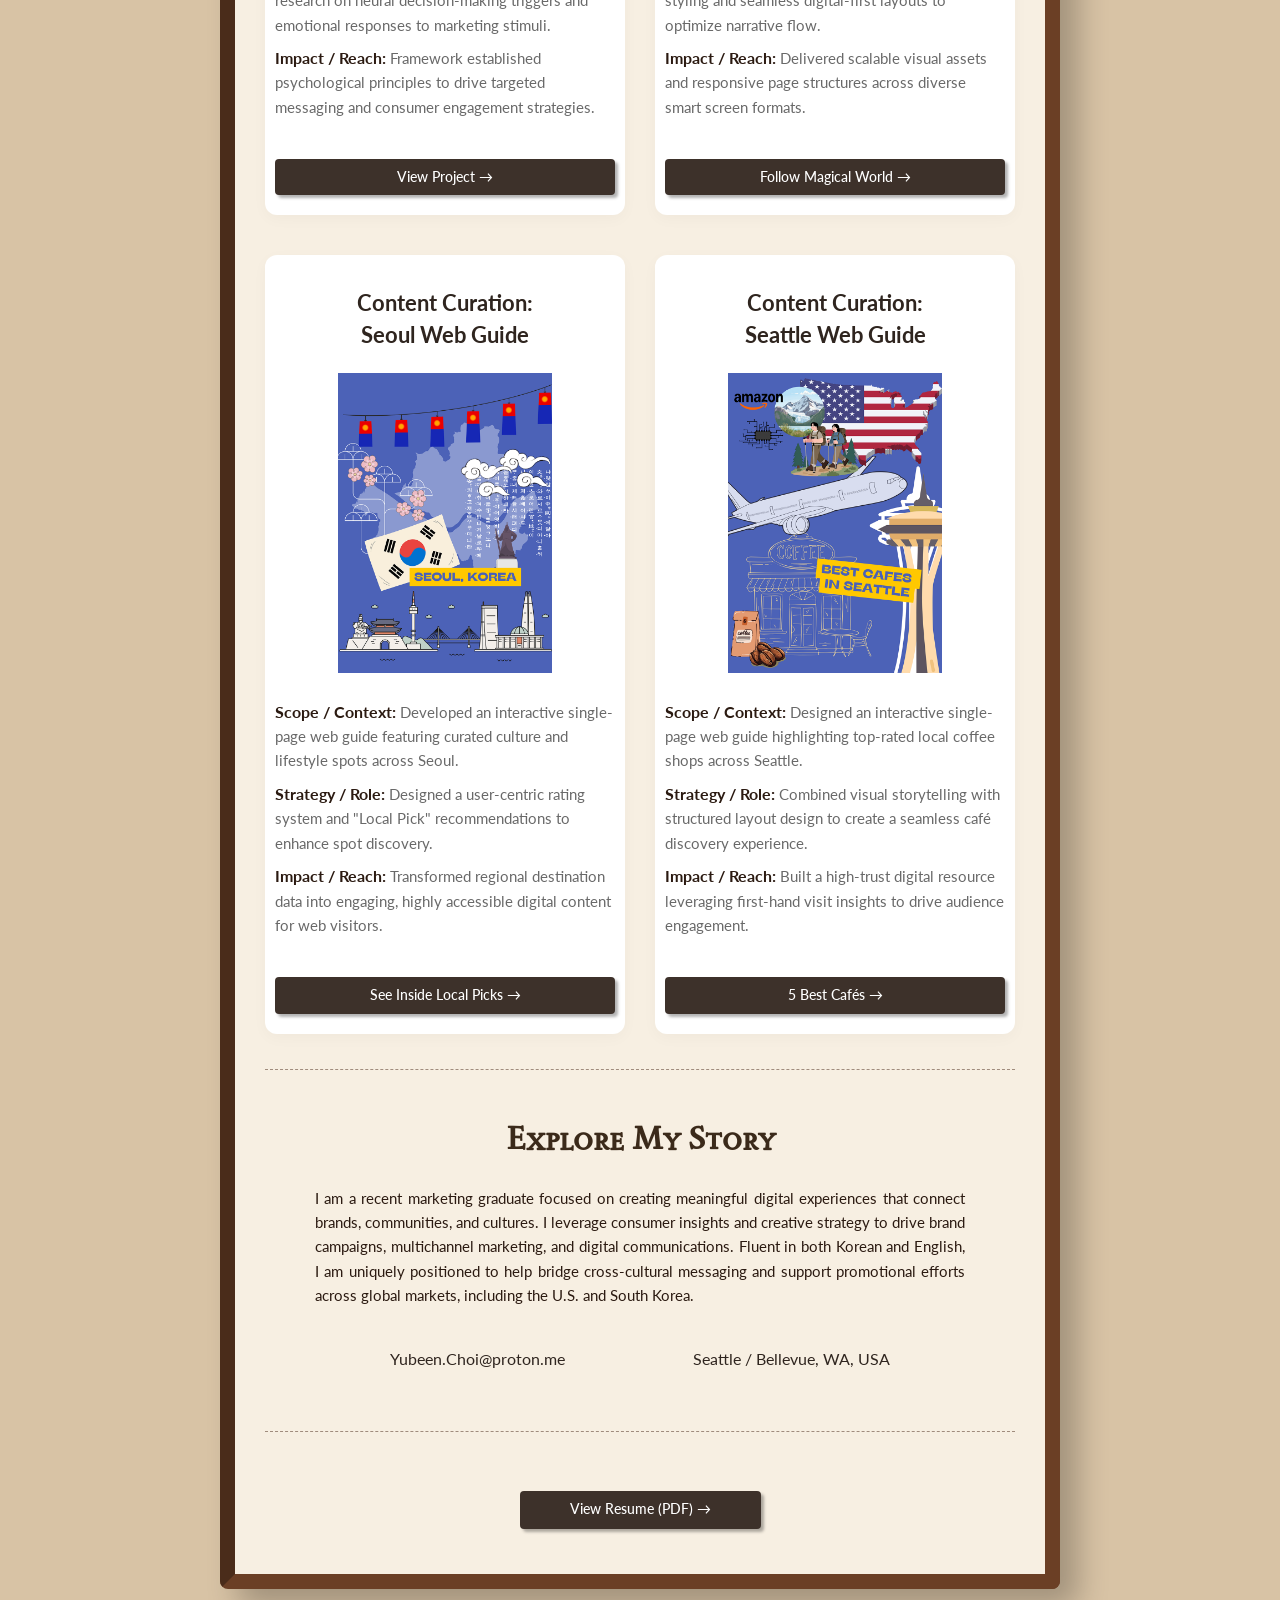
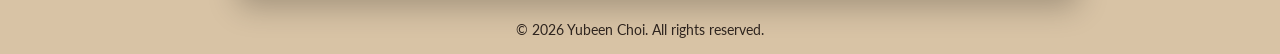
==== commit 6bdcd48f: "added Suwon Messe caption" ====
--- a/index.html
+++ b/index.html
@@ -97,7 +97,7 @@
                 <a href="yubeen_choi_resume_web.pdf" target="_blank" rel="noopener noreferrer" class="ext-link">RESUME</a>
             </nav>
             <h2>Projects</h2>
-            <!-- 여기서부터 실제로 보여지는 페이지 -->
+            <!-- 여기서부터 보여지는 페이지 -->
             <div class="project-box">
                 <!-- 1 이디야 커피 -->
                 <article class="project-card">
@@ -107,9 +107,11 @@
                     </h3>
                     <img src="ediya_pic_1.jpg" alt="Promotional poster for Ediya Coffee's national Sanrio characters" />
                     <p>
-<strong>Scope / Context:</strong> Integrated marketing proposal leveraging Ediya's high-profile Sanrio collaboration to drive Gen Z brand engagement.<span class="v-space"></span>
-<strong>Strategy / Role:</strong> Bridged physical café touchpoints with social media through 3 targeted campaign activations (POV Reels, 3D Photo Zones, and O2O).<span class="v-space"></span>
-<strong>Impact / Reach:</strong> Developed multi-channel promotion concepts, customer experience flows, and social activation strategies.
+                        <strong>Scope / Context:</strong> Integrated marketing proposal leveraging Ediya's high-profile Sanrio collaboration to drive Gen Z
+                        brand engagement.<span class="v-space"></span> <strong>Strategy / Role:</strong> Bridged physical café touchpoints with social media
+                        through 3 targeted campaign activations (POV Reels, 3D Photo Zones, and O2O).<span class="v-space"></span>
+                        <strong>Impact / Reach:</strong> Developed multi-channel promotion concepts, customer experience flows, and social activation
+                        strategies.
                     </p>
                     <a href="ediya_campaign.pdf" class="button" target="_blank">View Project &rarr;</a>
                 </article>
@@ -122,9 +124,11 @@
                     </h3>
                     <img src="suwon_pic.jpg" alt="Official event poster for the Butt Detective Play Park exhibition held at Suwon Messe" />
                     <p>
-<strong>Scope / Context:</strong> Experiential marketing and live engagement strategy for a large-scale event hosting 35K–55K visitors over 35 days.<span class="v-space"></span>
-<strong>Strategy / Role:</strong> Managed interactive zones featuring major children's IP, directing high-volume visitor flow and leading on-site operations.<span class="v-space"></span>
-<strong>Impact / Reach:</strong> Demonstrated real-time operational execution and adaptive crisis management in fast-paced event environments.
+                        <strong>Scope / Context:</strong> Experiential marketing and live engagement strategy for a large-scale event hosting 35K–55K visitors
+                        over 35 days.<span class="v-space"></span> <strong>Strategy / Role:</strong> Managed interactive zones featuring major children's IP,
+                        directing high-volume visitor flow and leading on-site operations.<span class="v-space"></span>
+                        <strong>Impact / Reach:</strong> Demonstrated real-time operational execution and adaptive crisis management in fast-paced event
+                        environments.
                     </p>
                     <a href="suwon/index.html" class="button" target="_blank">View Event &rarr;</a>
                 </article>
@@ -135,9 +139,10 @@
                     <img src="oreo_mockup.png" alt="Oreo Campaign Poster Mockups" />
 
                     <p>
-<strong>Scope / Context:</strong> Designed an IMC campaign positioning Oreo as an accessible everyday indulgence for mass-market consumers.<span class="v-space"></span>
-<strong>Strategy / Role:</strong> Formulated a multi-channel media strategy across digital and traditional platforms with a simulated $6.7M budget.<span class="v-space"></span>
-<strong>Impact / Reach:</strong> Built performance frameworks using Nielsen sales tracking and brand recall metrics to measure campaign reach.
+                        <strong>Scope / Context:</strong> Designed an IMC campaign positioning Oreo as an accessible everyday indulgence for mass-market
+                        consumers.<span class="v-space"></span> <strong>Strategy / Role:</strong> Formulated a multi-channel media strategy across digital and
+                        traditional platforms with a simulated $6.7M budget.<span class="v-space"></span> <strong>Impact / Reach:</strong> Built performance
+                        frameworks using Nielsen sales tracking and brand recall metrics to measure campaign reach.
                     </p>
                     <a href="oreo_campaign.pdf" class="button" target="_blank">Oreo Campaign &rarr;</a>
                 </article>
@@ -151,9 +156,11 @@
                     <img src="last_frontier.png" alt="Last Frontier Coffee Logo" />
 
                     <p>
-<strong>Scope / Context:</strong> Conducted a digital audit and competitor analysis across Instagram and Facebook for a local café to assess market visibility.<span class="v-space"></span>
-<strong>Strategy / Role:</strong> Evaluated performance metrics to uncover content friction points, proving short-form video as the highest-converting format.<span class="v-space"></span>
-<strong>Impact / Reach:</strong> Delivered strategic briefs outlining content optimizations, custom UTM tracking, and Google Tag Manager analytics setup.
+                        <strong>Scope / Context:</strong> Conducted a digital audit and competitor analysis across Instagram and Facebook for a local café to
+                        assess market visibility.<span class="v-space"></span> <strong>Strategy / Role:</strong> Evaluated performance metrics to uncover
+                        content friction points, proving short-form video as the highest-converting format.<span class="v-space"></span>
+                        <strong>Impact / Reach:</strong> Delivered strategic briefs outlining content optimizations, custom UTM tracking, and Google Tag Manager
+                        analytics setup.
                     </p>
                     <a href="social_media_audit.pdf" class="button" target="_blank">View Project &rarr;</a>
                 </article>
@@ -163,9 +170,11 @@
                     <h3>Country Journals</h3>
                     <img src="journals_pic.png" alt="Journal cover decorated with flags from around the world" />
                     <p>
-<strong>Scope / Context:</strong> Analyzed international ad campaigns across 9 countries to evaluate cultural nuances and global brand positioning strategy.<span class="v-space"></span>
-<strong>Strategy / Role:</strong> Evaluated target demographics and creative executions to assess cross-border localization tactics across diverse markets.<span class="v-space"></span>
-<strong>Impact / Reach:</strong> Framework established key methodologies for adapting core brand messaging to resonate with local international audiences.
+                        <strong>Scope / Context:</strong> Analyzed international ad campaigns across 9 countries to evaluate cultural nuances and global brand
+                        positioning strategy.<span class="v-space"></span> <strong>Strategy / Role:</strong> Evaluated target demographics and creative
+                        executions to assess cross-border localization tactics across diverse markets.<span class="v-space"></span>
+                        <strong>Impact / Reach:</strong> Framework established key methodologies for adapting core brand messaging to resonate with local
+                        international audiences.
                     </p>
                     <a href="country_journals.pdf" class="button" target="_blank">Country Journals &rarr;</a>
                 </article>
@@ -175,9 +184,10 @@
                     <h3>Cheong-A Skincare Website</h3>
                     <img src="cheong_a.png" alt="Cheong-A Website Screenshot" />
                     <p>
-<strong>Scope / Context:</strong> Created a skincare brand web experience built around a "clear and pure" aesthetic to establish visual brand identity.<span class="v-space"></span>
-<strong>Strategy / Role:</strong> Designed an intuitive site layout and visual hierarchy to streamline product discovery and user engagement.<span class="v-space"></span>
-<strong>Impact / Reach:</strong> Demonstrated how strategic UI layout and brand identity design align to communicate core value to target consumers.
+                        <strong>Scope / Context:</strong> Created a skincare brand web experience built around a "clear and pure" aesthetic to establish visual
+                        brand identity.<span class="v-space"></span> <strong>Strategy / Role:</strong> Designed an intuitive site layout and visual hierarchy to
+                        streamline product discovery and user engagement.<span class="v-space"></span> <strong>Impact / Reach:</strong> Demonstrated how
+                        strategic UI layout and brand identity design align to communicate core value to target consumers.
                     </p>
                     <a href="https://cheonga.weebly.com" class="button" target="_blank">View Website &rarr;</a>
                 </article>
@@ -187,9 +197,11 @@
                     <h3>Psychological Research Study</h3>
                     <img src="neuroscience.jpg" alt="A collage featuring a woman displaying various emotions against a white backdrop." />
                     <p>
-<strong>Scope / Context:</strong> Investigated consumer psychology by analyzing how brain function and mental health influence purchasing behavior.<span class="v-space"></span>
-<strong>Strategy / Role:</strong> Conducted evidence-based research on neural decision-making triggers and emotional responses to marketing stimuli.<span class="v-space"></span>
-<strong>Impact / Reach:</strong> Framework established psychological principles to drive targeted messaging and consumer engagement strategies.
+                        <strong>Scope / Context:</strong> Investigated consumer psychology by analyzing how brain function and mental health influence
+                        purchasing behavior.<span class="v-space"></span> <strong>Strategy / Role:</strong> Conducted evidence-based research on neural
+                        decision-making triggers and emotional responses to marketing stimuli.<span class="v-space"></span>
+                        <strong>Impact / Reach:</strong> Framework established psychological principles to drive targeted messaging and consumer engagement
+                        strategies.
                     </p>
                     <a href="neuroscience_&_consumer_behavior.pdf" class="button" target="_blank">View Project &rarr; </a>
                 </article>
@@ -199,9 +211,10 @@
                     <h3>E-Book Design</h3>
                     <img src="project4.png" alt="Image representing the project 4" />
                     <p>
-<strong>Scope / Context:</strong> Authored an original, typographically optimized digital e-book interface tailored for modern mobile readers.<span class="v-space"></span>
-<strong>Strategy / Role:</strong> Engineered cohesive illustrative styling and seamless digital-first layouts to optimize narrative flow.<span class="v-space"></span>
-<strong>Impact / Reach:</strong> Delivered scalable visual assets and responsive page structures across diverse smart screen formats.
+                        <strong>Scope / Context:</strong> Authored an original, typographically optimized digital e-book interface tailored for modern mobile
+                        readers.<span class="v-space"></span> <strong>Strategy / Role:</strong> Engineered cohesive illustrative styling and seamless
+                        digital-first layouts to optimize narrative flow.<span class="v-space"></span> <strong>Impact / Reach:</strong> Delivered scalable
+                        visual assets and responsive page structures across diverse smart screen formats.
                     </p>
                     <a class="button" href="project4/index.html" target="_blank">Follow Magical World &rarr;</a>
                 </article>
@@ -214,9 +227,10 @@
                     </h3>
                     <img src="project3.png" alt="Image representing the project 3" />
                     <p>
-<strong>Scope / Context:</strong> Developed an interactive single-page web guide featuring curated culture and lifestyle spots across Seoul.<span class="v-space"></span>
-<strong>Strategy / Role:</strong> Designed a user-centric rating system and "Local Pick" recommendations to enhance spot discovery.<span class="v-space"></span>
-<strong>Impact / Reach:</strong> Transformed regional destination data into engaging, highly accessible digital content for web visitors.
+                        <strong>Scope / Context:</strong> Developed an interactive single-page web guide featuring curated culture and lifestyle spots across
+                        Seoul.<span class="v-space"></span> <strong>Strategy / Role:</strong> Designed a user-centric rating system and "Local Pick"
+                        recommendations to enhance spot discovery.<span class="v-space"></span> <strong>Impact / Reach:</strong> Transformed regional
+                        destination data into engaging, highly accessible digital content for web visitors.
                     </p>
                     <a class="button" href="project3/index.html" target="_blank">See Inside Local Picks &rarr;</a>
                 </article>
@@ -229,9 +243,10 @@
                     </h3>
                     <img src="project2.png" alt="Image representing the project 2" />
                     <p>
-<strong>Scope / Context:</strong> Designed an interactive single-page web guide highlighting top-rated local coffee shops across Seattle.<span class="v-space"></span>
-<strong>Strategy / Role:</strong> Combined visual storytelling with structured layout design to create a seamless café discovery experience.<span class="v-space"></span>
-<strong>Impact / Reach:</strong> Built a high-trust digital resource leveraging first-hand visit insights to drive audience engagement.
+                        <strong>Scope / Context:</strong> Designed an interactive single-page web guide highlighting top-rated local coffee shops across
+                        Seattle.<span class="v-space"></span> <strong>Strategy / Role:</strong> Combined visual storytelling with structured layout design to
+                        create a seamless café discovery experience.<span class="v-space"></span> <strong>Impact / Reach:</strong> Built a high-trust digital
+                        resource leveraging first-hand visit insights to drive audience engagement.
                     </p>
                     <a class="button" href="project2/index.html" target="_blank">5 Best Cafés &rarr;</a>
                 </article>
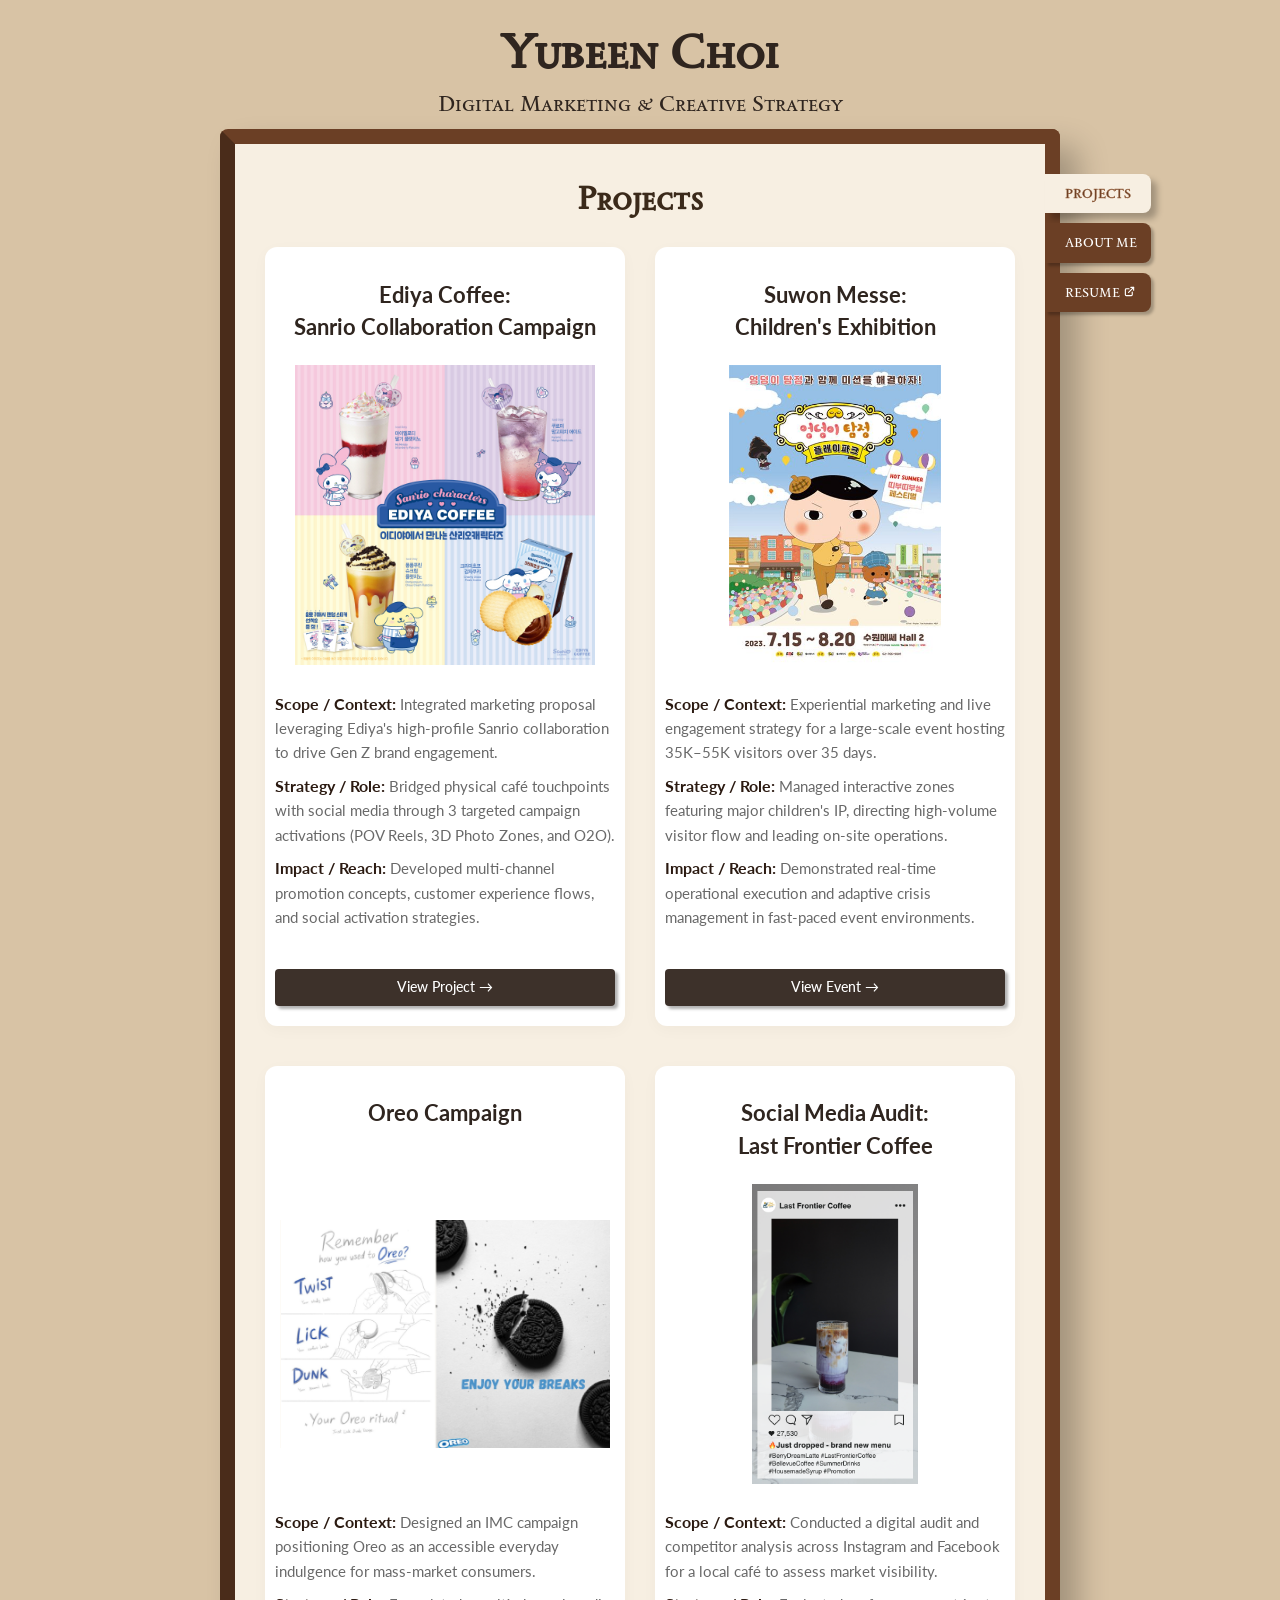
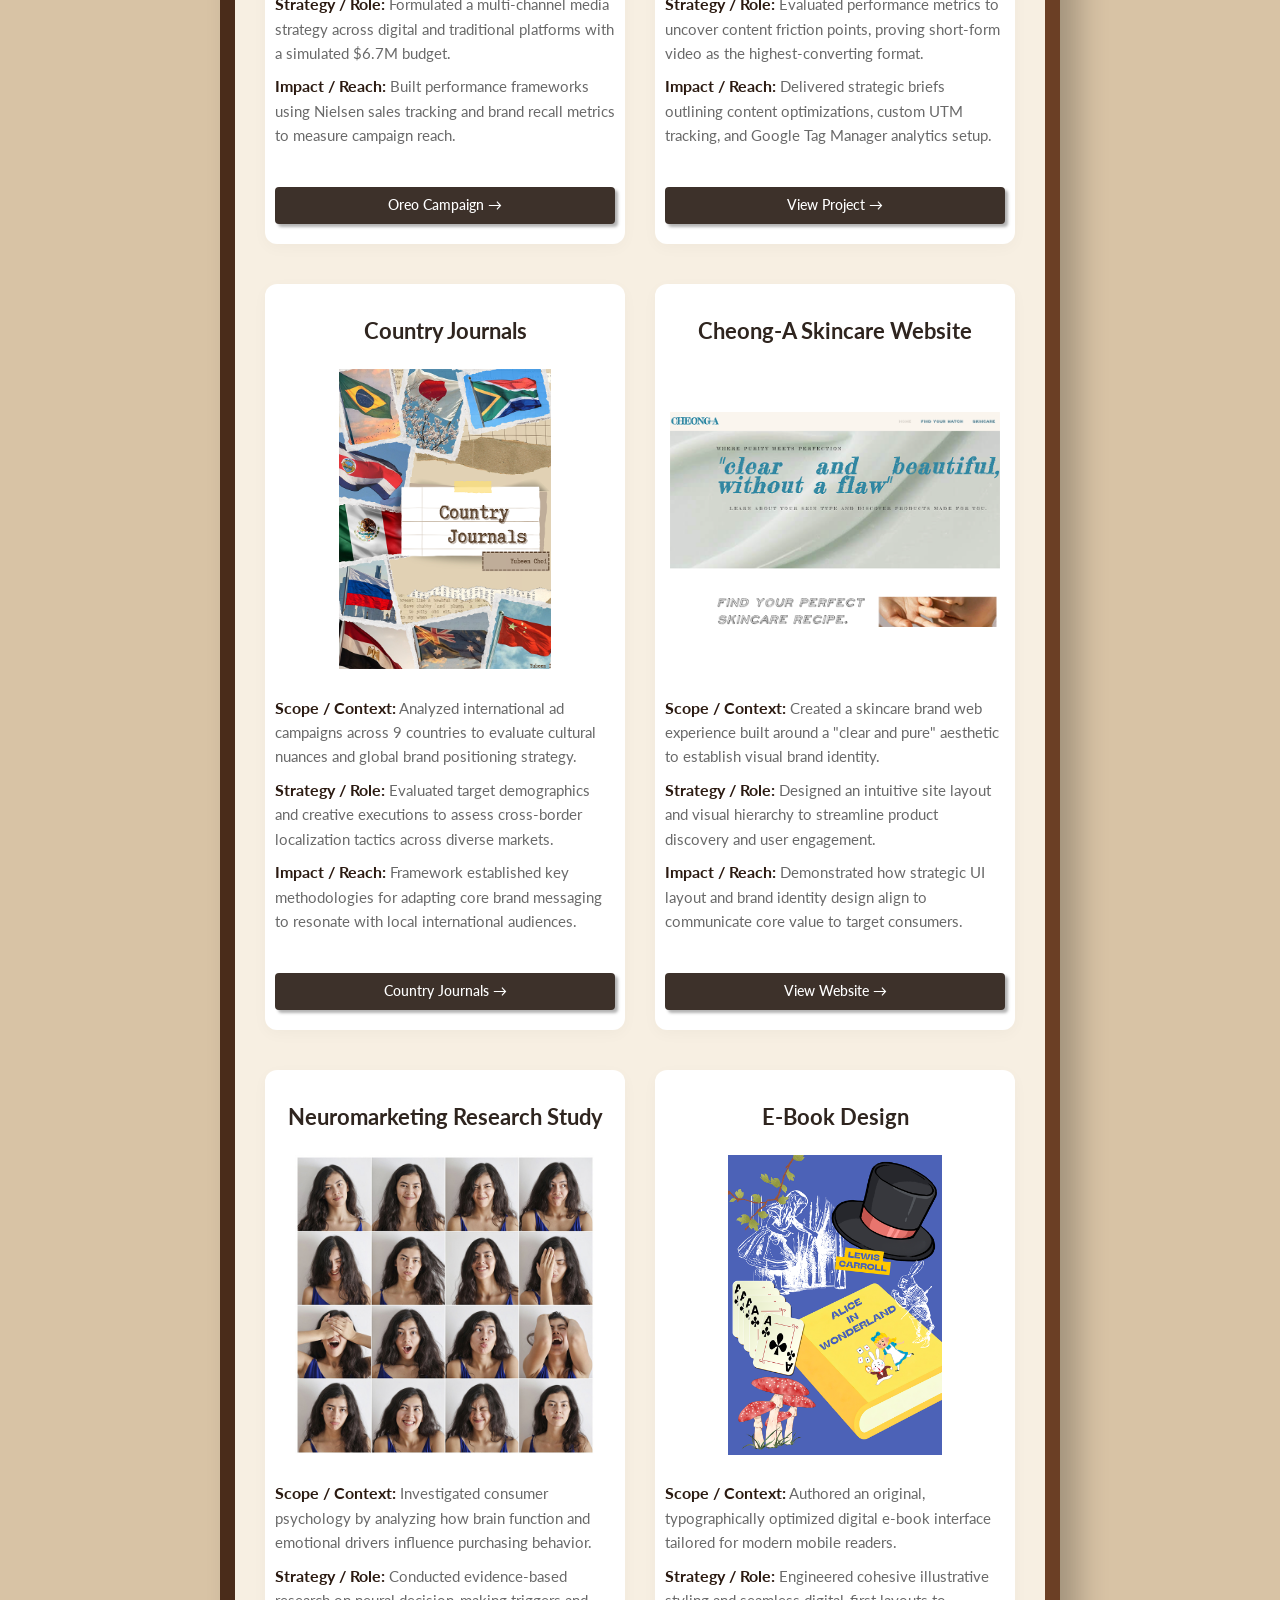
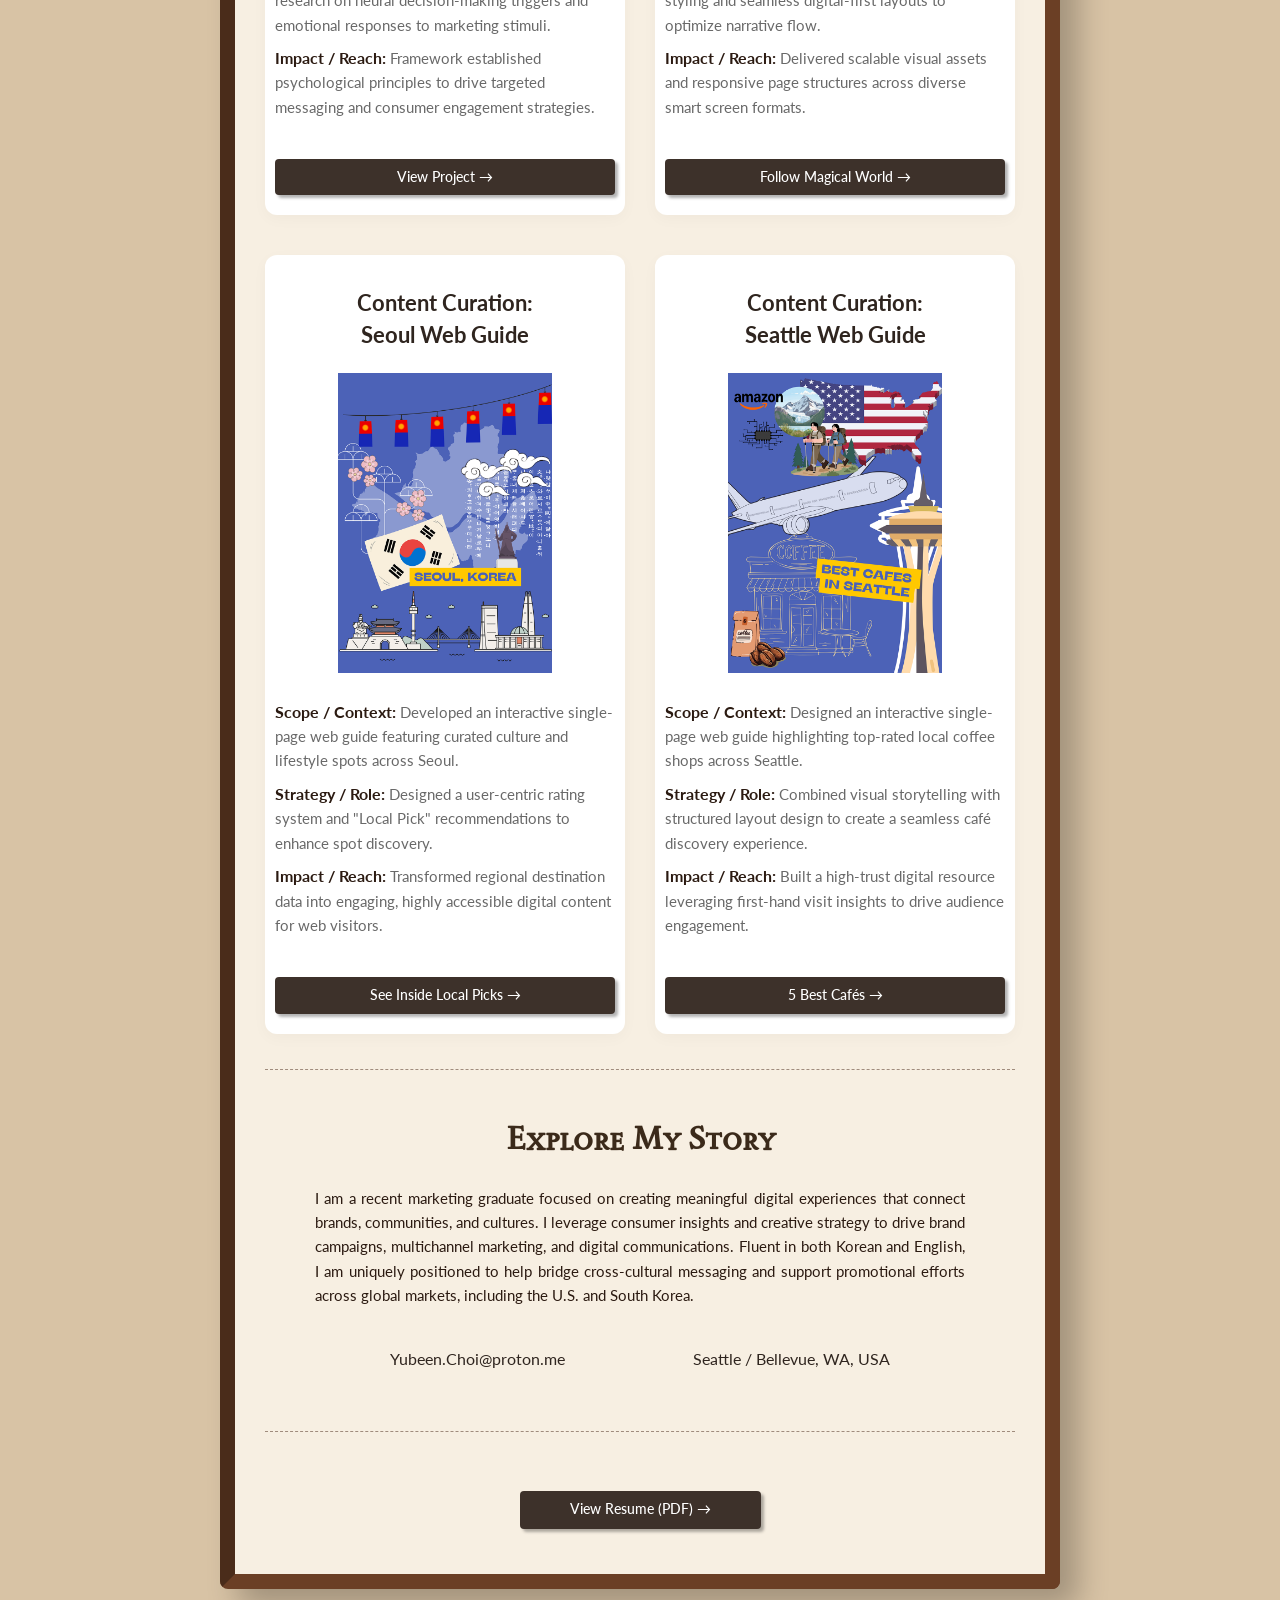
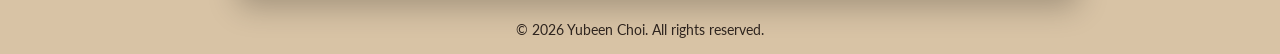
==== commit 27a0ba7e: "upload neuromarketing pdf" ====
--- a/index.html
+++ b/index.html
@@ -194,16 +194,16 @@
 
                 <!-- 7 심리마케팅 문서 -->
                 <article class="project-card">
-                    <h3>Psychological Research Study</h3>
+                    <h3>Neuromarketing Research Study</h3>
                     <img src="neuroscience.jpg" alt="A collage featuring a woman displaying various emotions against a white backdrop." />
                     <p>
-                        <strong>Scope / Context:</strong> Investigated consumer psychology by analyzing how brain function and mental health influence
+                        <strong>Scope / Context:</strong> Investigated consumer psychology by analyzing how brain function and emotional drivers influence
                         purchasing behavior.<span class="v-space"></span> <strong>Strategy / Role:</strong> Conducted evidence-based research on neural
                         decision-making triggers and emotional responses to marketing stimuli.<span class="v-space"></span>
                         <strong>Impact / Reach:</strong> Framework established psychological principles to drive targeted messaging and consumer engagement
                         strategies.
                     </p>
-                    <a href="neuroscience_&_consumer_behavior.pdf" class="button" target="_blank">View Project &rarr; </a>
+                    <a href="neuromarketing_research_study.pdf" class="button" target="_blank">View Project &rarr; </a>
                 </article>
 
                 <!-- 8 Project 2 -->
--- a/style.css
+++ b/style.css
@@ -241,15 +241,14 @@
     margin-top: 4px;
 }
 
-/* 포트폴리오 'view more' 링크 */
+/*
 .view-more-btn {
     display: inline-block;
-    border: 1px solid #7d6c60; /* 연한 브라운 테두리 선 */
-    background-color: white;
+    border: 1px solid #7d6c60; 
     font-size: 0.8rem;
     color: #7a6555;
     border-radius: 4px;
-    padding: 3px 10px; /* 버튼 안쪽 여백 */
+    padding: 3px 10px; 
     text-decoration: none;
     margin-left: 8px;
     transition: color 0.2s ease;
@@ -258,7 +257,7 @@
 .view-more-btn:hover {
     background-color: #5a4b41;
     color: white;
-}
+}*/
 
 /* footer section */
 footer {
@@ -300,4 +299,4 @@
     text-align: center;
     padding-left: 50px;
     padding-right: 50px;
-}
+}
